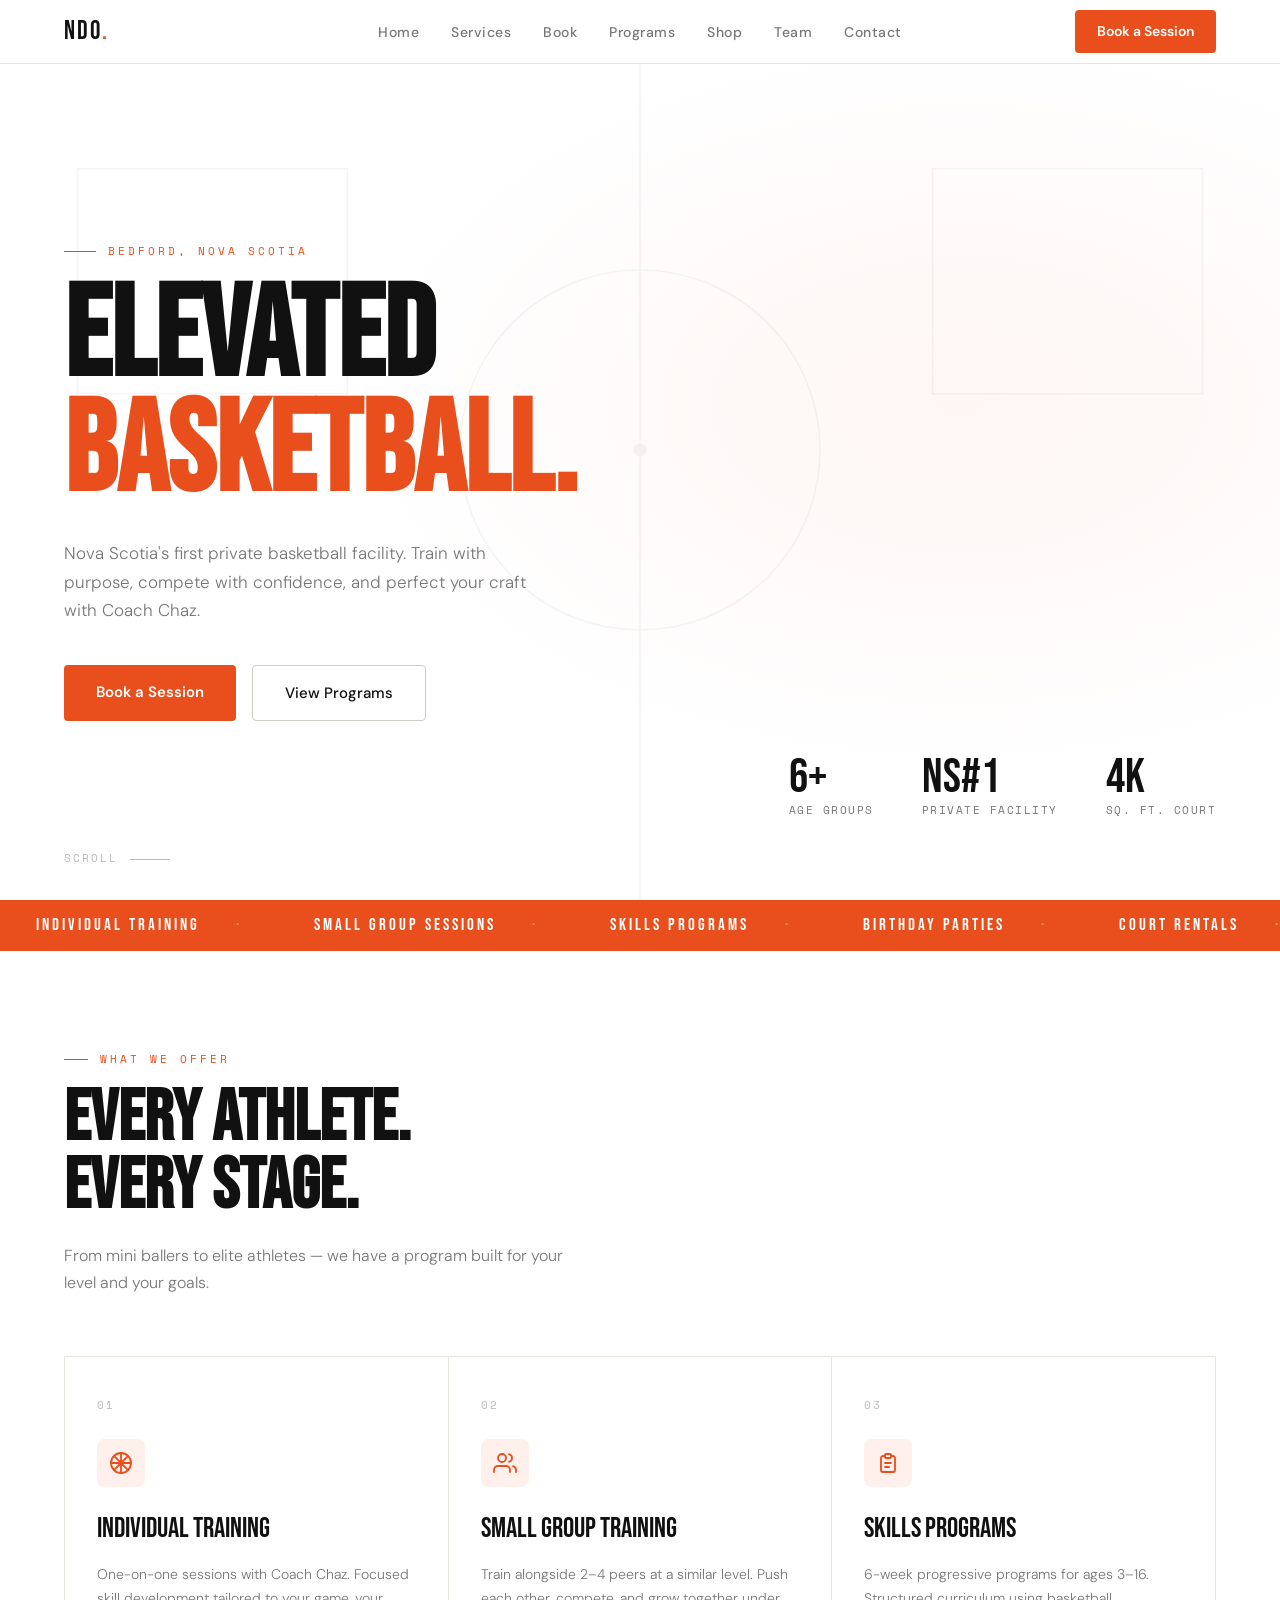
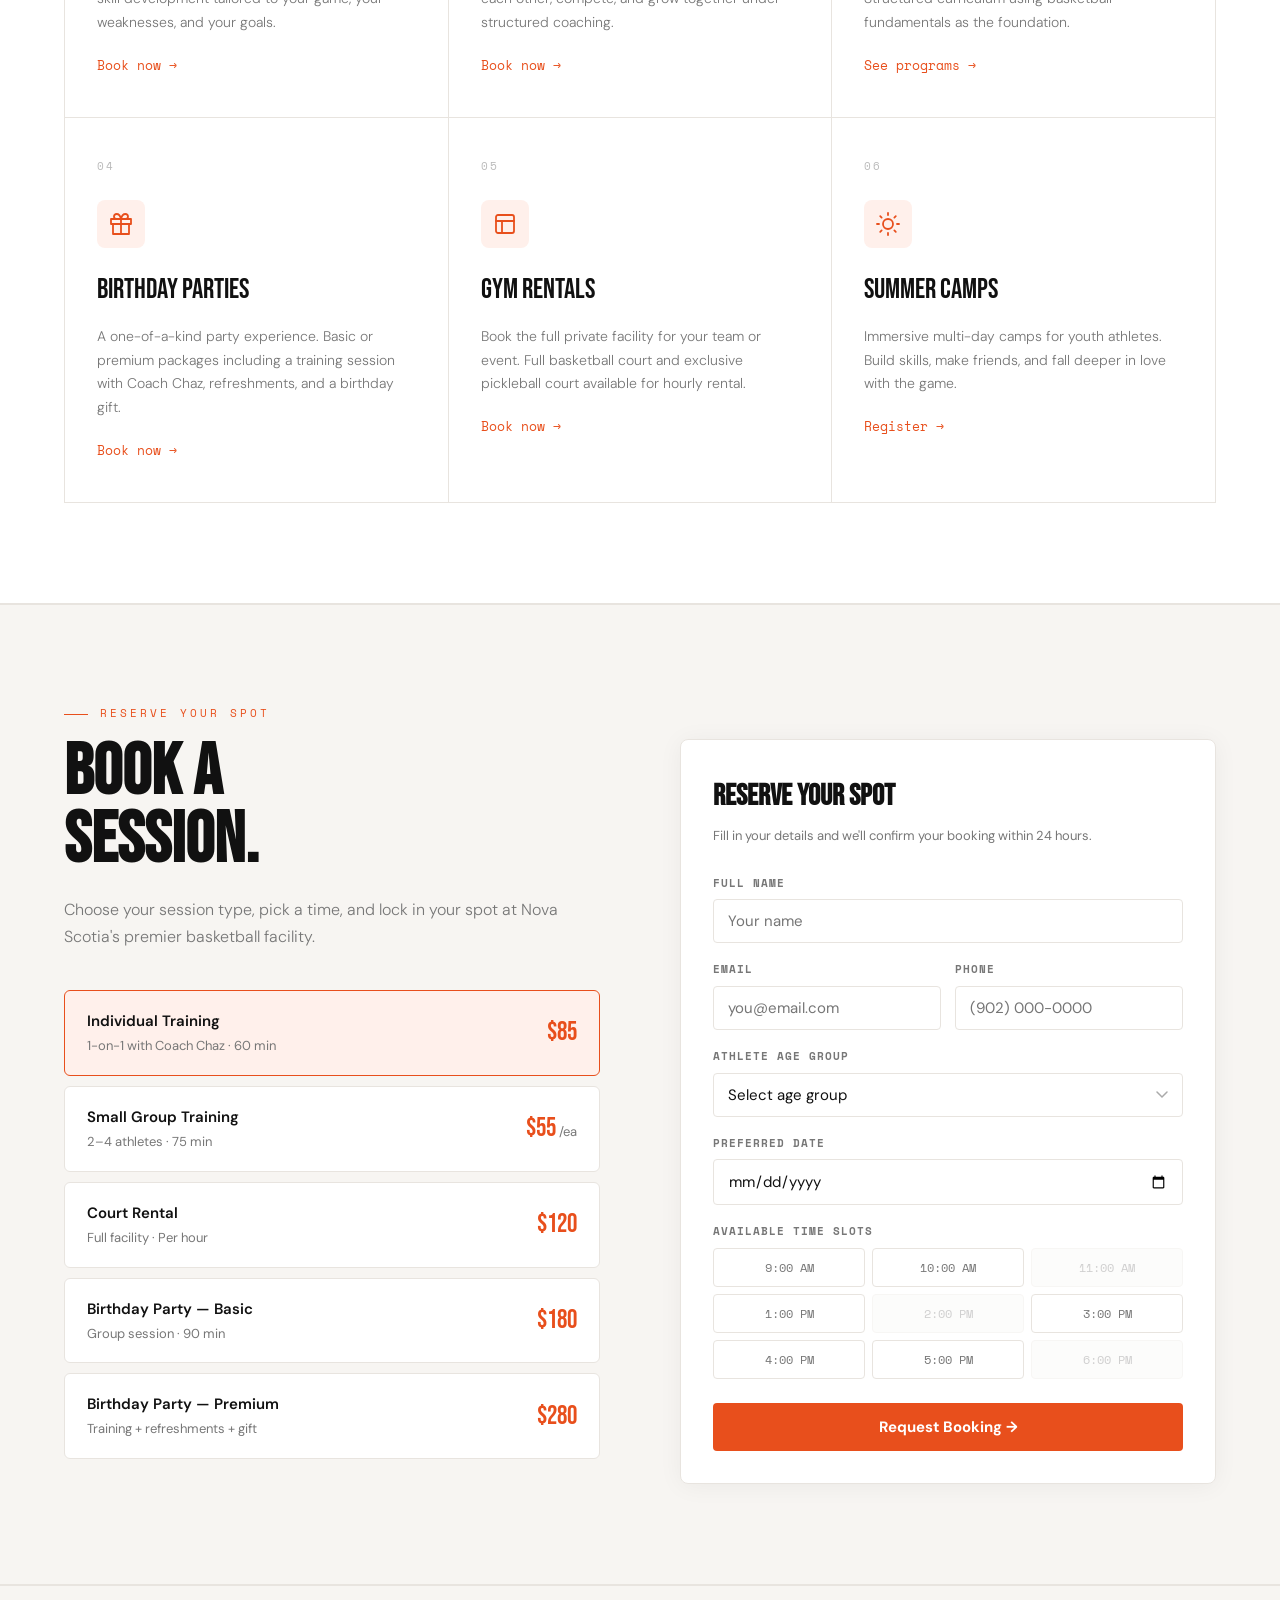
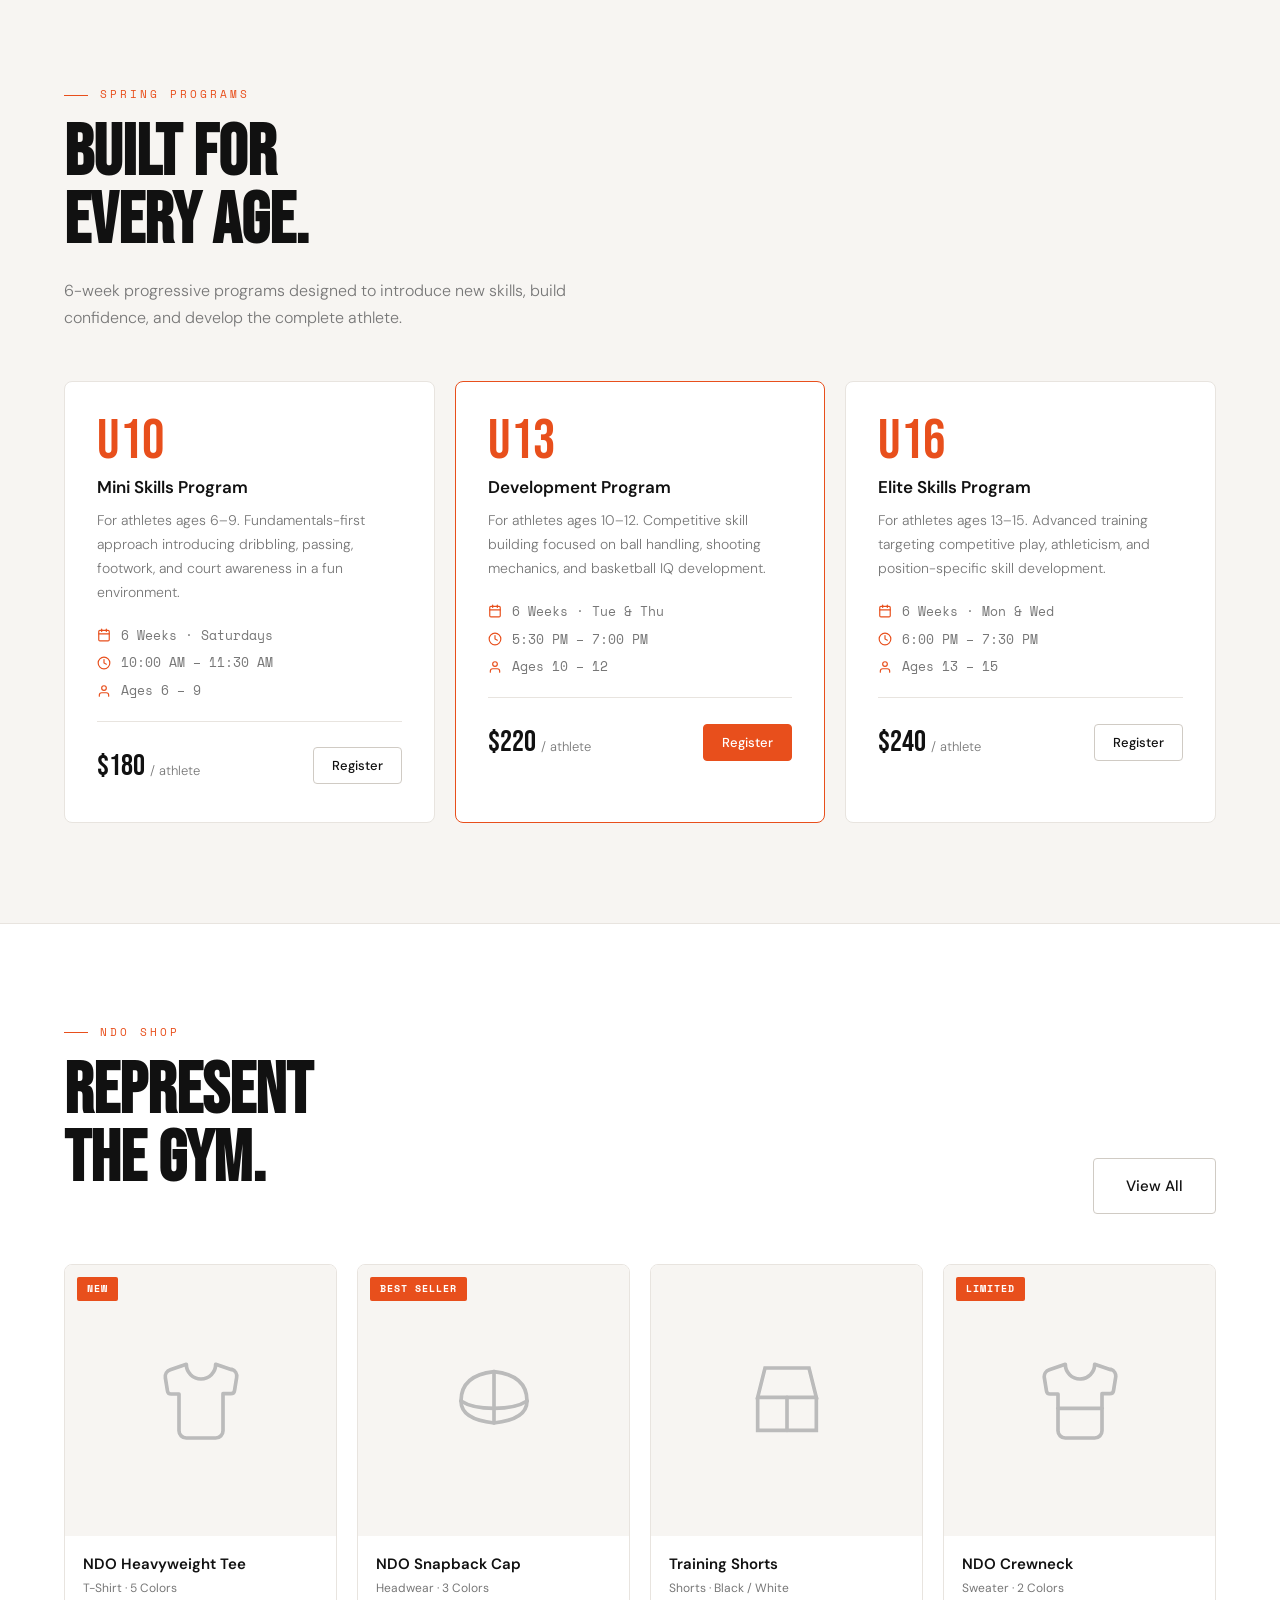
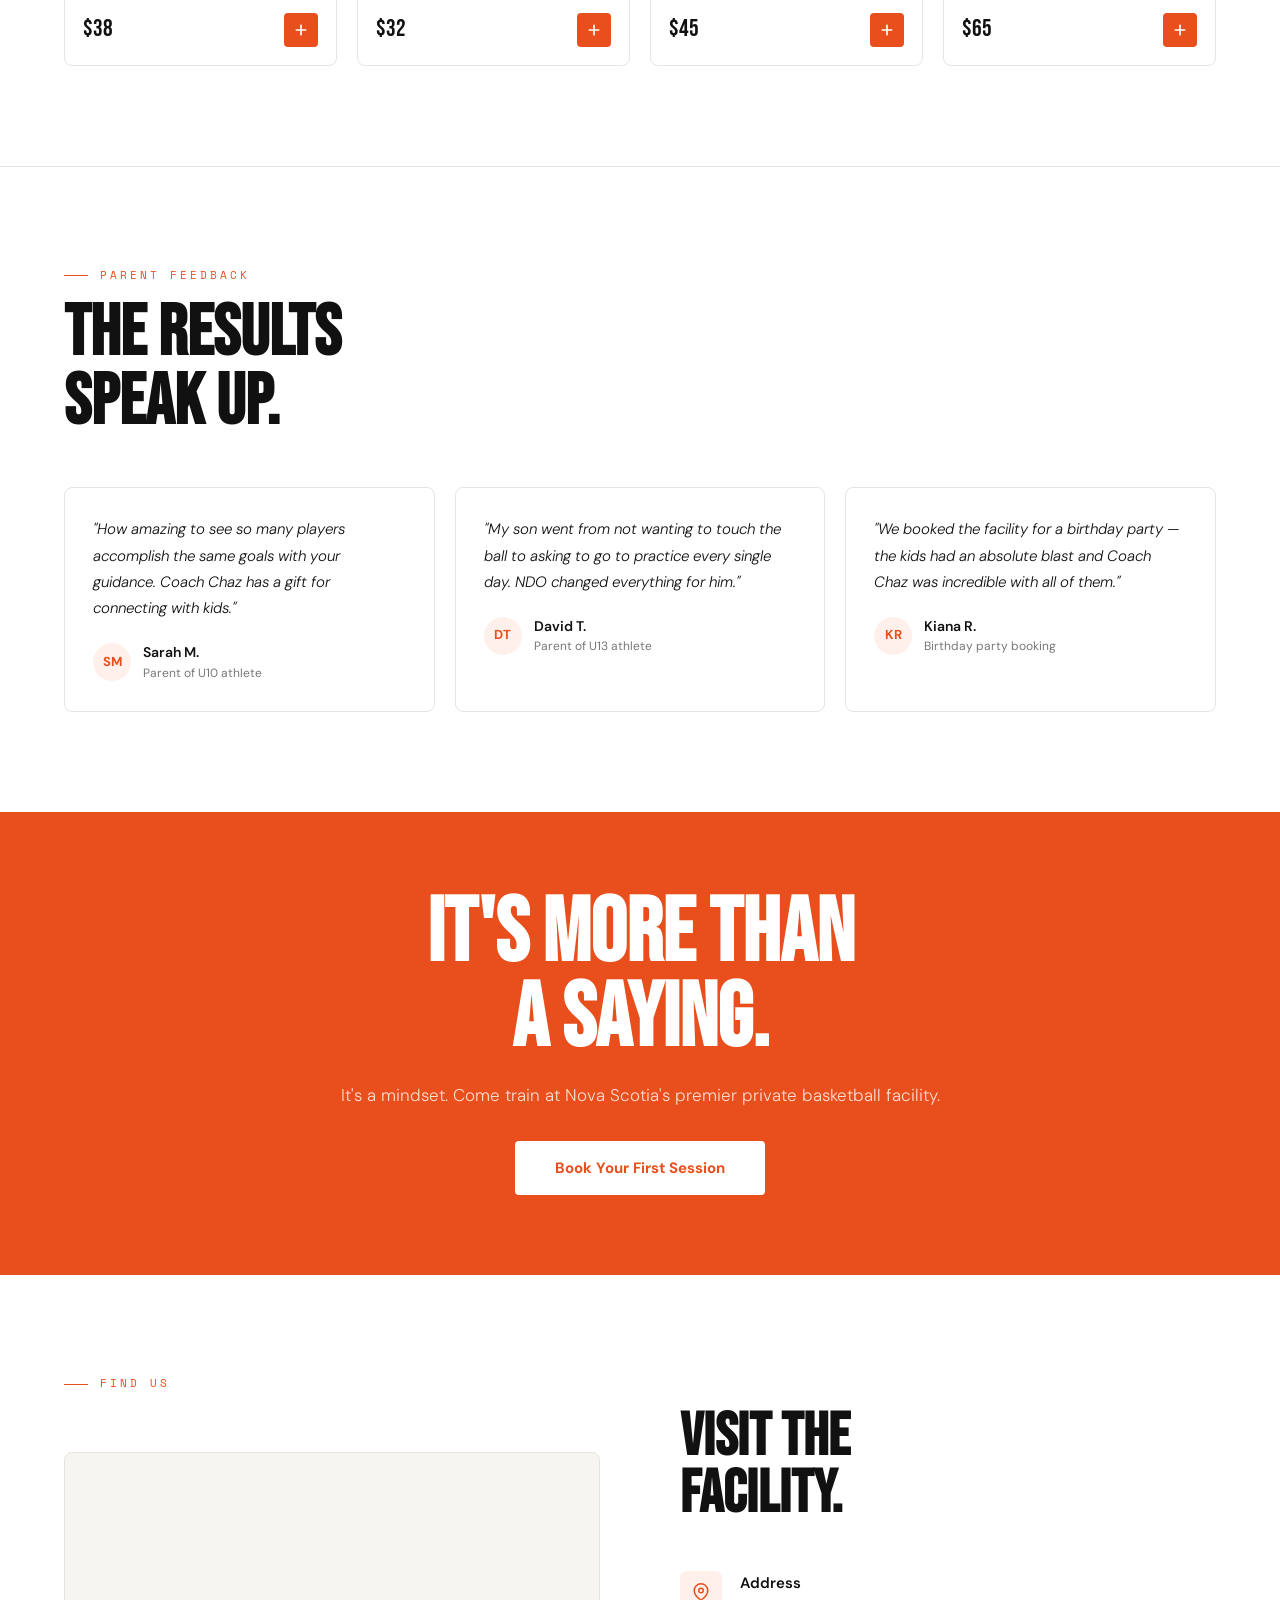
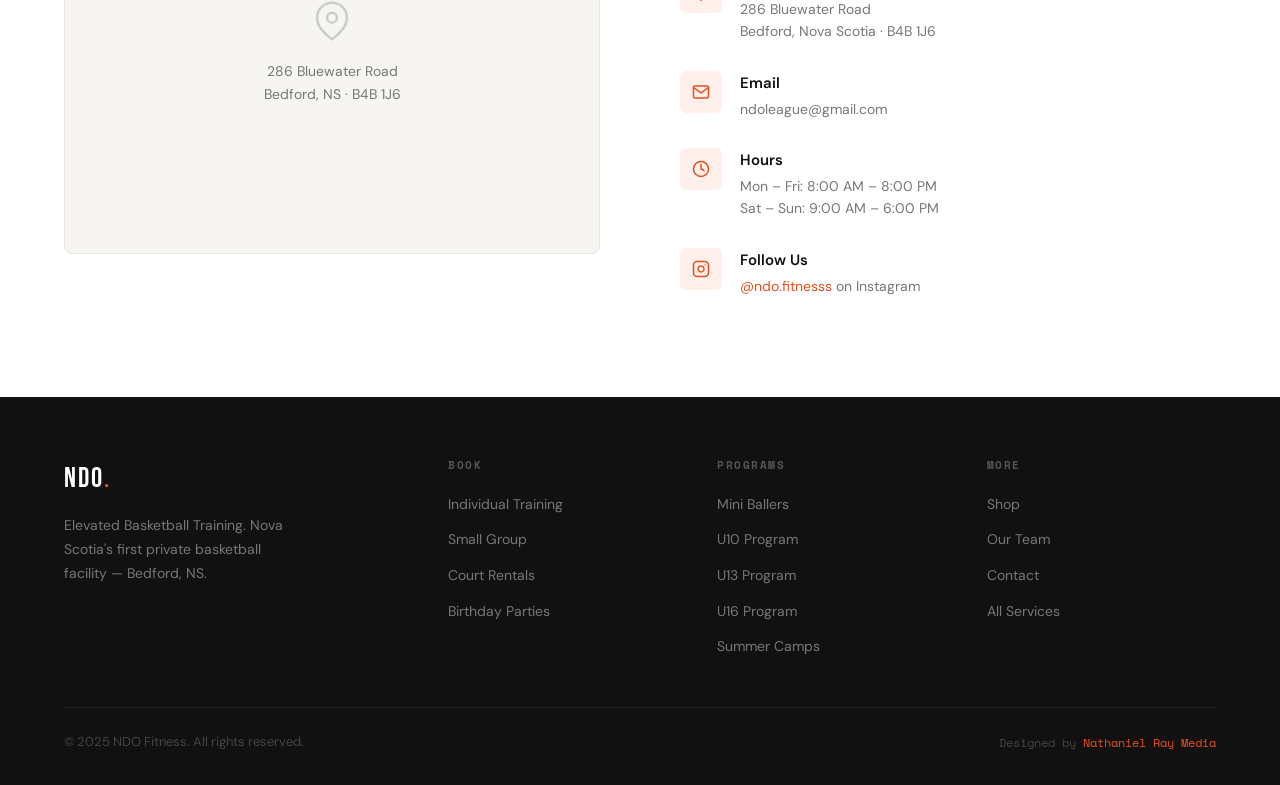
==== index.html @ 1f4be480 "Add files via upload" ====
<!DOCTYPE html>
<html lang="en">
<head>
<meta charset="UTF-8"/>
<meta name="viewport" content="width=device-width, initial-scale=1.0"/>
<title>NDO Fitness — Elevated Basketball Training</title>
<link rel="preconnect" href="https://fonts.googleapis.com"/>
<link rel="preconnect" href="https://fonts.gstatic.com" crossorigin/>
<link href="https://fonts.googleapis.com/css2?family=Bebas+Neue&family=DM+Sans:ital,opsz,wght@0,9..40,300;0,9..40,400;0,9..40,500;0,9..40,600;1,9..40,300&family=Space+Mono:wght@400;700&display=swap" rel="stylesheet"/>
<style>
*{margin:0;padding:0;box-sizing:border-box;}
:root{
  --orange:#E84F1C;
  --orange-dim:#c94418;
  --orange-light:#FFF0EB;
  --bg:#FFFFFF;
  --bg2:#F7F5F2;
  --bg3:#F0EDE8;
  --card:#FFFFFF;
  --border:#E8E4DF;
  --border2:#D0CBC4;
  --text:#111111;
  --muted:#777;
  --muted2:#BBB;
  --font-display:'Bebas Neue',sans-serif;
  --font-body:'DM Sans',sans-serif;
  --font-mono:'Space Mono',monospace;
}
html{scroll-behavior:smooth;}
body{background:var(--bg);color:var(--text);font-family:var(--font-body);font-size:16px;line-height:1.6;overflow-x:hidden;}

nav{position:fixed;top:0;left:0;right:0;z-index:100;padding:0 5%;background:rgba(255,255,255,0.96);backdrop-filter:blur(12px);border-bottom:1px solid var(--border);display:grid;grid-template-columns:1fr auto 1fr;align-items:center;height:64px;}
.nav-right{display:flex;justify-content:flex-end;align-items:center;}
.nav-logo{font-family:var(--font-display);font-size:26px;letter-spacing:2px;color:var(--text);text-decoration:none;}
.nav-logo span{color:var(--orange);}
.nav-links{display:flex;gap:32px;list-style:none;}
.nav-links a{color:var(--muted);text-decoration:none;font-size:14px;font-weight:500;letter-spacing:0.5px;transition:color 0.2s;}
.nav-links a:hover{color:var(--text);}
.nav-cta{background:var(--orange);color:#fff;padding:10px 22px;border-radius:4px;font-size:14px;font-weight:600;text-decoration:none;transition:background 0.2s;}
.nav-cta:hover{background:var(--orange-dim);}
.nav-mobile-toggle{display:none;flex-direction:column;gap:5px;cursor:pointer;padding:4px;}
.nav-mobile-toggle span{display:block;width:22px;height:2px;background:var(--text);border-radius:2px;}
.mobile-menu{display:none;position:fixed;top:64px;left:0;right:0;background:#fff;border-bottom:1px solid var(--border);z-index:99;padding:20px 5%;flex-direction:column;gap:16px;}
.mobile-menu.open{display:flex;}
.mobile-menu a{color:var(--muted);text-decoration:none;font-size:16px;font-weight:500;padding:8px 0;border-bottom:1px solid var(--border);}
.mobile-menu a:last-child{border:none;}
@media(max-width:768px){.nav-links,.nav-cta{display:none;}.nav-mobile-toggle{display:flex;}nav{grid-template-columns:1fr 1fr;}}

.hero{min-height:100vh;display:flex;align-items:center;padding:64px 5% 0;position:relative;overflow:hidden;}
.hero-bg{position:absolute;inset:0;background:radial-gradient(ellipse 70% 60% at 75% 45%,rgba(232,79,28,0.05) 0%,transparent 70%);}
.hero-lines{position:absolute;inset:0;opacity:0.035;}
.hero-lines svg{width:100%;height:100%;}
.hero-content{position:relative;z-index:2;max-width:700px;}
.hero-eyebrow{font-family:var(--font-mono);font-size:11px;letter-spacing:3px;color:var(--orange);text-transform:uppercase;margin-bottom:20px;display:flex;align-items:center;gap:12px;}
.hero-eyebrow::before{content:'';display:block;width:32px;height:1px;background:var(--orange);}
.hero-title{font-family:var(--font-display);font-size:clamp(72px,10vw,140px);line-height:0.9;color:var(--text);margin-bottom:28px;}
.hero-title span{color:var(--orange);display:block;}
.hero-sub{font-size:17px;color:var(--muted);max-width:480px;line-height:1.7;margin-bottom:40px;font-weight:300;}
.hero-actions{display:flex;gap:16px;flex-wrap:wrap;}
.btn-primary{background:var(--orange);color:#fff;padding:15px 32px;border-radius:4px;font-size:15px;font-weight:600;text-decoration:none;transition:background 0.2s;display:inline-block;}
.btn-primary:hover{background:var(--orange-dim);}
.btn-outline{border:1.5px solid var(--border2);color:var(--text);padding:15px 32px;border-radius:4px;font-size:15px;font-weight:500;text-decoration:none;transition:border-color 0.2s;display:inline-block;}
.btn-outline:hover{border-color:var(--text);}
.hero-stats{position:absolute;right:5%;bottom:80px;display:flex;gap:48px;z-index:2;}
.hero-stat-num{font-family:var(--font-display);font-size:48px;color:var(--text);line-height:1;}
.hero-stat-label{font-size:11px;color:var(--muted);letter-spacing:1.5px;text-transform:uppercase;font-family:var(--font-mono);}
.hero-scroll{position:absolute;bottom:32px;left:5%;display:flex;align-items:center;gap:12px;color:var(--muted2);font-size:11px;letter-spacing:2px;text-transform:uppercase;font-family:var(--font-mono);}
.hero-scroll::after{content:'';display:block;width:40px;height:1px;background:var(--muted2);}
@media(max-width:768px){.hero-stats{display:none;}}

.ticker{background:var(--orange);padding:12px 0;overflow:hidden;white-space:nowrap;}
.ticker-inner{display:inline-flex;animation:ticker 22s linear infinite;}
.ticker-item{font-family:var(--font-display);font-size:17px;letter-spacing:3px;color:#fff;padding:0 36px;}
.ticker-item::after{content:'·';margin-left:36px;opacity:0.4;}
@keyframes ticker{from{transform:translateX(0)}to{transform:translateX(-50%)}}

section{padding:100px 5%;}
.section-label{font-family:var(--font-mono);font-size:11px;letter-spacing:3px;color:var(--orange);text-transform:uppercase;margin-bottom:16px;display:flex;align-items:center;gap:12px;}
.section-label::before{content:'';display:block;width:24px;height:1px;background:var(--orange);}
.section-title{font-family:var(--font-display);font-size:clamp(42px,6vw,72px);line-height:0.95;color:var(--text);margin-bottom:20px;}
.section-sub{font-size:16px;color:var(--muted);max-width:520px;line-height:1.7;font-weight:300;}
.divider{border:none;border-top:1px solid var(--border);margin:0;}

.services-grid{display:grid;grid-template-columns:repeat(3,1fr);gap:1px;background:var(--border);margin-top:60px;border:1px solid var(--border);}
.service-card{background:var(--bg);padding:40px 32px;transition:background 0.25s;cursor:pointer;position:relative;overflow:hidden;}
.service-card::before{content:'';position:absolute;top:0;left:0;right:0;height:2px;background:var(--orange);transform:scaleX(0);transition:transform 0.3s;transform-origin:left;}
.service-card:hover{background:var(--bg2);}
.service-card:hover::before{transform:scaleX(1);}
.service-num{font-family:var(--font-mono);font-size:11px;color:var(--muted2);letter-spacing:2px;margin-bottom:24px;}
.service-icon-wrap{width:48px;height:48px;background:var(--orange-light);border-radius:8px;display:flex;align-items:center;justify-content:center;margin-bottom:20px;}
.service-name{font-family:var(--font-display);font-size:28px;color:var(--text);margin-bottom:12px;}
.service-desc{font-size:14px;color:var(--muted);line-height:1.7;font-weight:300;}
.service-link{display:inline-flex;align-items:center;gap:8px;margin-top:20px;font-size:13px;color:var(--orange);font-weight:500;text-decoration:none;font-family:var(--font-mono);}
.service-link::after{content:'→';}
@media(max-width:900px){.services-grid{grid-template-columns:repeat(2,1fr);}}
@media(max-width:560px){.services-grid{grid-template-columns:1fr;}}

.booking-section{background:var(--bg2);border-top:1px solid var(--border);border-bottom:1px solid var(--border);}
.booking-inner{display:grid;grid-template-columns:1fr 1fr;gap:80px;align-items:start;}
.booking-types{display:flex;flex-direction:column;gap:10px;margin-top:40px;}
.booking-type{border:1.5px solid var(--border);border-radius:6px;padding:18px 22px;cursor:pointer;transition:all 0.2s;display:flex;justify-content:space-between;align-items:center;background:#fff;}
.booking-type:hover,.booking-type.active{border-color:var(--orange);background:var(--orange-light);}
.booking-type-name{font-weight:600;font-size:15px;margin-bottom:3px;}
.booking-type-desc{font-size:13px;color:var(--muted);}
.booking-type-price{font-family:var(--font-display);font-size:26px;color:var(--orange);}
.booking-right{position:sticky;top:84px;}
.booking-form{background:#fff;border:1px solid var(--border);border-radius:8px;padding:32px;box-shadow:0 2px 24px rgba(0,0,0,0.05);}
.booking-form h3{font-family:var(--font-display);font-size:30px;margin-bottom:6px;}
.booking-form p{font-size:13px;color:var(--muted);margin-bottom:28px;}
.form-group{margin-bottom:18px;}
.form-label{font-size:11px;font-weight:600;color:var(--muted);letter-spacing:1px;text-transform:uppercase;margin-bottom:7px;display:block;font-family:var(--font-mono);}
.form-input,.form-select{width:100%;background:#fff;border:1.5px solid var(--border);border-radius:4px;padding:11px 14px;color:var(--text);font-size:15px;font-family:var(--font-body);outline:none;transition:border-color 0.2s;appearance:none;}
.form-input:focus,.form-select:focus{border-color:var(--orange);}
.form-select{background-image:url("data:image/svg+xml,%3Csvg xmlns='http://www.w3.org/2000/svg' width='12' height='8' viewBox='0 0 12 8'%3E%3Cpath d='M1 1l5 5 5-5' stroke='%23aaa' stroke-width='1.5' fill='none' stroke-linecap='round'/%3E%3C/svg%3E");background-repeat:no-repeat;background-position:right 14px center;padding-right:38px;}
.form-row{display:grid;grid-template-columns:1fr 1fr;gap:14px;}
.time-slots{display:grid;grid-template-columns:repeat(3,1fr);gap:7px;margin-top:4px;}
.time-slot{border:1.5px solid var(--border);border-radius:4px;padding:9px 6px;text-align:center;font-size:12px;color:var(--muted);cursor:pointer;transition:all 0.2s;font-family:var(--font-mono);background:#fff;}
.time-slot:hover{border-color:var(--orange);color:var(--text);}
.time-slot.selected{border-color:var(--orange);background:var(--orange-light);color:var(--orange);}
.time-slot.unavailable{opacity:0.35;cursor:not-allowed;background:var(--bg2);}
.form-submit{width:100%;background:var(--orange);color:#fff;border:none;padding:14px;border-radius:4px;font-size:15px;font-weight:700;cursor:pointer;transition:background 0.2s;margin-top:6px;font-family:var(--font-body);}
.form-submit:hover{background:var(--orange-dim);}
@media(max-width:900px){.booking-inner{grid-template-columns:1fr;gap:40px;}.booking-right{position:static;}}

.camps-section{background:var(--bg2);border-top:1px solid var(--border);border-bottom:1px solid var(--border);}
.camps-grid{display:grid;grid-template-columns:repeat(3,1fr);gap:20px;margin-top:50px;}
.camp-card{border:1.5px solid var(--border);border-radius:8px;padding:32px;background:#fff;transition:border-color 0.2s;}
.camp-card.featured{border-color:var(--orange);}
.camp-age{font-family:var(--font-display);font-size:56px;color:var(--orange);line-height:1;margin-bottom:4px;}
.camp-name{font-weight:600;font-size:17px;margin-bottom:8px;}
.camp-desc{font-size:14px;color:var(--muted);line-height:1.7;font-weight:300;margin-bottom:20px;}
.camp-detail{display:flex;gap:10px;align-items:center;font-size:13px;color:var(--muted);margin-bottom:7px;font-family:var(--font-mono);}
.camp-detail svg{flex-shrink:0;}
.camp-footer{margin-top:20px;padding-top:20px;border-top:1px solid var(--border);display:flex;justify-content:space-between;align-items:center;}
.camp-price{font-family:var(--font-display);font-size:30px;}
.camp-price span{font-size:13px;font-family:var(--font-body);color:var(--muted);font-weight:300;}
.camp-btn{background:transparent;border:1.5px solid var(--border2);color:var(--text);padding:9px 18px;border-radius:4px;font-size:13px;font-weight:500;cursor:pointer;transition:all 0.2s;font-family:var(--font-body);}
.camp-btn:hover,.camp-card.featured .camp-btn{background:var(--orange);border-color:var(--orange);color:#fff;}
@media(max-width:900px){.camps-grid{grid-template-columns:1fr 1fr;}}
@media(max-width:560px){.camps-grid{grid-template-columns:1fr;}}

.merch-header{display:flex;justify-content:space-between;align-items:flex-end;margin-bottom:50px;}
.merch-grid{display:grid;grid-template-columns:repeat(4,1fr);gap:20px;}
.merch-card{background:#fff;border:1px solid var(--border);border-radius:8px;overflow:hidden;cursor:pointer;transition:transform 0.3s,box-shadow 0.3s;}
.merch-card:hover{transform:translateY(-4px);box-shadow:0 8px 32px rgba(0,0,0,0.07);}
.merch-img{aspect-ratio:1;background:var(--bg2);display:flex;align-items:center;justify-content:center;position:relative;}
.merch-badge{position:absolute;top:12px;left:12px;background:var(--orange);color:#fff;font-size:10px;font-weight:700;letter-spacing:1px;text-transform:uppercase;padding:4px 10px;border-radius:2px;font-family:var(--font-mono);}
.merch-info{padding:16px 18px;}
.merch-name{font-weight:600;font-size:15px;margin-bottom:3px;}
.merch-type{font-size:12px;color:var(--muted);margin-bottom:12px;}
.merch-bottom{display:flex;justify-content:space-between;align-items:center;}
.merch-price{font-family:var(--font-display);font-size:24px;}
.merch-add{background:var(--orange);border:none;color:#fff;width:34px;height:34px;border-radius:4px;cursor:pointer;transition:background 0.2s;display:flex;align-items:center;justify-content:center;}
.merch-add:hover{background:var(--orange-dim);}
@media(max-width:900px){.merch-grid{grid-template-columns:repeat(2,1fr);}}

.testimonials-grid{display:grid;grid-template-columns:repeat(3,1fr);gap:20px;margin-top:50px;}
.testimonial{border:1px solid var(--border);border-radius:8px;padding:28px;background:#fff;}
.testimonial-quote{font-size:15px;color:var(--text);line-height:1.75;font-weight:300;font-style:italic;margin-bottom:20px;}
.testimonial-author{display:flex;align-items:center;gap:12px;}
.testimonial-avatar{width:38px;height:38px;border-radius:50%;background:var(--orange-light);display:flex;align-items:center;justify-content:center;font-size:13px;font-weight:700;color:var(--orange);}
.testimonial-name{font-weight:600;font-size:14px;}
.testimonial-role{font-size:12px;color:var(--muted);}
@media(max-width:768px){.testimonials-grid{grid-template-columns:1fr;}}

.cta-strip{background:var(--orange);padding:80px 5%;text-align:center;}
.cta-strip h2{font-family:var(--font-display);font-size:clamp(48px,7vw,96px);color:#fff;line-height:0.95;margin-bottom:20px;}
.cta-strip p{font-size:17px;color:rgba(255,255,255,0.8);margin-bottom:32px;font-weight:300;}
.btn-white{background:#fff;color:var(--orange);padding:15px 40px;border-radius:4px;font-size:15px;font-weight:700;text-decoration:none;display:inline-block;transition:opacity 0.2s;}
.btn-white:hover{opacity:0.9;}

.location-section{padding:100px 5%;}
.location-inner{display:grid;grid-template-columns:1fr 1fr;gap:80px;align-items:center;}
.location-map{background:var(--bg2);border:1px solid var(--border);border-radius:8px;aspect-ratio:4/3;display:flex;align-items:center;justify-content:center;}
.map-placeholder{text-align:center;}
.map-placeholder p{font-size:14px;color:var(--muted);margin-top:12px;line-height:1.6;}
.location-details{display:flex;flex-direction:column;gap:28px;}
.location-item{display:flex;gap:18px;align-items:flex-start;}
.loc-icon{width:42px;height:42px;background:var(--orange-light);border-radius:6px;display:flex;align-items:center;justify-content:center;flex-shrink:0;}
.location-item-title{font-weight:600;font-size:15px;margin-bottom:3px;}
.location-item-text{font-size:14px;color:var(--muted);line-height:1.6;}
@media(max-width:768px){.location-inner{grid-template-columns:1fr;}}

footer{background:#111;padding:60px 5% 32px;}
.footer-inner{display:grid;grid-template-columns:1.5fr 1fr 1fr 1fr;gap:40px;margin-bottom:48px;}
.footer-logo{font-family:var(--font-display);font-size:28px;letter-spacing:2px;color:#fff;margin-bottom:12px;}
.footer-logo span{color:var(--orange);}
.footer-tagline{font-size:14px;color:#777;line-height:1.7;max-width:240px;}
.footer-col h4{font-size:11px;text-transform:uppercase;letter-spacing:1.5px;color:#555;margin-bottom:16px;font-family:var(--font-mono);font-weight:600;}
.footer-col ul{list-style:none;display:flex;flex-direction:column;gap:10px;}
.footer-col a{color:#777;text-decoration:none;font-size:14px;transition:color 0.2s;}
.footer-col a:hover{color:#fff;}
.footer-bottom{border-top:1px solid #222;padding-top:24px;display:flex;justify-content:space-between;align-items:center;flex-wrap:wrap;gap:12px;}
.footer-copy{font-size:13px;color:#444;}
.footer-powered{font-size:12px;color:#444;font-family:var(--font-mono);}
.footer-powered a{color:var(--orange);text-decoration:none;}
@media(max-width:768px){.footer-inner{grid-template-columns:1fr 1fr;}}
@media(max-width:480px){.footer-inner{grid-template-columns:1fr;}}

.cart-notif{position:fixed;bottom:24px;right:24px;background:#fff;border:1px solid var(--border);border-radius:8px;padding:14px 20px;display:flex;align-items:center;gap:14px;z-index:200;transform:translateY(100px);opacity:0;transition:all 0.35s;pointer-events:none;box-shadow:0 4px 24px rgba(0,0,0,0.1);}
.cart-notif.show{transform:translateY(0);opacity:1;}
.cart-notif-text{font-size:14px;font-weight:600;}
.cart-notif-sub{font-size:12px;color:var(--muted);}
.book-notif{position:fixed;bottom:24px;right:24px;background:var(--orange);border-radius:8px;padding:14px 20px;display:flex;align-items:center;gap:14px;z-index:200;transform:translateY(100px);opacity:0;transition:all 0.35s;pointer-events:none;}
.book-notif.show{transform:translateY(0);opacity:1;}
.book-notif-text{font-size:14px;font-weight:700;color:#fff;}
.book-notif-sub{font-size:12px;color:rgba(255,255,255,0.75);}
</style>
</head>
<body>

<nav>
  <a href="index.html" class="nav-logo">NDO<span>.</span></a>
  <ul class="nav-links">
    <li><a href="index.html">Home</a></li>
    <li><a href="services.html">Services</a></li>
    <li><a href="book.html">Book</a></li>
    <li><a href="programs.html">Programs</a></li>
    <li><a href="shop.html">Shop</a></li>
    <li><a href="team.html">Team</a></li>
    <li><a href="contact.html">Contact</a></li>
  </ul>
  <div class="nav-right"><a href="book.html" class="nav-cta">Book a Session</a><div class="nav-mobile-toggle" onclick="toggleMenu()"><span></span><span></span><span></span></div></div>
</nav>
<div class="mobile-menu" id="mobileMenu">
  <a href="index.html" onclick="toggleMenu()">Home</a>
  <a href="services.html" onclick="toggleMenu()">Services</a>
  <a href="book.html" onclick="toggleMenu()">Book a Session</a>
  <a href="programs.html" onclick="toggleMenu()">Programs</a>
  <a href="shop.html" onclick="toggleMenu()">Shop</a>
  <a href="team.html" onclick="toggleMenu()">Team</a>
  <a href="contact.html" onclick="toggleMenu()">Contact</a>
</div>

<section class="hero" id="hero">
  <div class="hero-bg"></div>
  <div class="hero-lines">
    <svg viewBox="0 0 1200 800" preserveAspectRatio="xMidYMid slice">
      <circle cx="600" cy="400" r="160" fill="none" stroke="#111" stroke-width="1.5"/>
      <line x1="600" y1="0" x2="600" y2="800" stroke="#111" stroke-width="1.5"/>
      <rect x="100" y="150" width="240" height="200" fill="none" stroke="#111" stroke-width="1.5"/>
      <rect x="860" y="150" width="240" height="200" fill="none" stroke="#111" stroke-width="1.5"/>
      <circle cx="600" cy="400" r="6" fill="#111"/>
    </svg>
  </div>
  <div class="hero-content">
    <div class="hero-eyebrow">Bedford, Nova Scotia</div>
    <h1 class="hero-title">Elevated<span>Basketball.</span></h1>
    <p class="hero-sub">Nova Scotia's first private basketball facility. Train with purpose, compete with confidence, and perfect your craft with Coach Chaz.</p>
    <div class="hero-actions">
      <a href="book.html" class="btn-primary">Book a Session</a>
      <a href="services.html" class="btn-outline">View Programs</a>
    </div>
  </div>
  <div class="hero-stats">
    <div class="hero-stat"><div class="hero-stat-num">6+</div><div class="hero-stat-label">Age Groups</div></div>
    <div class="hero-stat"><div class="hero-stat-num">NS#1</div><div class="hero-stat-label">Private Facility</div></div>
    <div class="hero-stat"><div class="hero-stat-num">4K</div><div class="hero-stat-label">Sq. Ft. Court</div></div>
  </div>
  <div class="hero-scroll">Scroll</div>
</section>

<div class="ticker"><div class="ticker-inner">
  <span class="ticker-item">Individual Training</span><span class="ticker-item">Small Group Sessions</span><span class="ticker-item">Skills Programs</span><span class="ticker-item">Birthday Parties</span><span class="ticker-item">Court Rentals</span><span class="ticker-item">Summer Camps</span><span class="ticker-item">Team Training</span><span class="ticker-item">Pickleball</span><span class="ticker-item">Individual Training</span><span class="ticker-item">Small Group Sessions</span><span class="ticker-item">Skills Programs</span><span class="ticker-item">Birthday Parties</span><span class="ticker-item">Court Rentals</span><span class="ticker-item">Summer Camps</span><span class="ticker-item">Team Training</span><span class="ticker-item">Pickleball</span>
</div></div>

<section id="services">
  <div class="section-label">What We Offer</div>
  <h2 class="section-title">Every athlete.<br>Every stage.</h2>
  <p class="section-sub">From mini ballers to elite athletes — we have a program built for your level and your goals.</p>
  <div class="services-grid">

    <div class="service-card">
      <div class="service-num">01</div>
      <div class="service-icon-wrap">
        <svg width="24" height="24" viewBox="0 0 24 24" fill="none" stroke="#E84F1C" stroke-width="1.8" stroke-linecap="round" stroke-linejoin="round"><circle cx="12" cy="12" r="10"/><path d="M4.93 4.93c4.04 4.04 10.18 10.18 14.14 14.14M19.07 4.93C15.03 8.97 8.97 15.03 4.93 19.07M2 12h20M12 2v20"/></svg>
      </div>
      <div class="service-name">Individual Training</div>
      <p class="service-desc">One-on-one sessions with Coach Chaz. Focused skill development tailored to your game, your weaknesses, and your goals.</p>
      <a href="book.html" class="service-link">Book now</a>
    </div>

    <div class="service-card">
      <div class="service-num">02</div>
      <div class="service-icon-wrap">
        <svg width="24" height="24" viewBox="0 0 24 24" fill="none" stroke="#E84F1C" stroke-width="1.8" stroke-linecap="round" stroke-linejoin="round"><path d="M17 21v-2a4 4 0 0 0-4-4H5a4 4 0 0 0-4 4v2"/><circle cx="9" cy="7" r="4"/><path d="M23 21v-2a4 4 0 0 0-3-3.87"/><path d="M16 3.13a4 4 0 0 1 0 7.75"/></svg>
      </div>
      <div class="service-name">Small Group Training</div>
      <p class="service-desc">Train alongside 2–4 peers at a similar level. Push each other, compete, and grow together under structured coaching.</p>
      <a href="book.html" class="service-link">Book now</a>
    </div>

    <div class="service-card">
      <div class="service-num">03</div>
      <div class="service-icon-wrap">
        <svg width="24" height="24" viewBox="0 0 24 24" fill="none" stroke="#E84F1C" stroke-width="1.8" stroke-linecap="round" stroke-linejoin="round"><path d="M9 5H7a2 2 0 0 0-2 2v12a2 2 0 0 0 2 2h10a2 2 0 0 0 2-2V7a2 2 0 0 0-2-2h-2"/><rect x="9" y="3" width="6" height="4" rx="1"/><line x1="9" y1="12" x2="15" y2="12"/><line x1="9" y1="16" x2="13" y2="16"/></svg>
      </div>
      <div class="service-name">Skills Programs</div>
      <p class="service-desc">6-week progressive programs for ages 3–16. Structured curriculum using basketball fundamentals as the foundation.</p>
      <a href="programs.html" class="service-link">See programs</a>
    </div>

    <div class="service-card">
      <div class="service-num">04</div>
      <div class="service-icon-wrap">
        <svg width="24" height="24" viewBox="0 0 24 24" fill="none" stroke="#E84F1C" stroke-width="1.8" stroke-linecap="round" stroke-linejoin="round"><polyline points="20 12 20 22 4 22 4 12"/><rect x="2" y="7" width="20" height="5"/><line x1="12" y1="22" x2="12" y2="7"/><path d="M12 7H7.5a2.5 2.5 0 0 1 0-5C11 2 12 7 12 7z"/><path d="M12 7h4.5a2.5 2.5 0 0 0 0-5C13 2 12 7 12 7z"/></svg>
      </div>
      <div class="service-name">Birthday Parties</div>
      <p class="service-desc">A one-of-a-kind party experience. Basic or premium packages including a training session with Coach Chaz, refreshments, and a birthday gift.</p>
      <a href="book.html" class="service-link">Book now</a>
    </div>

    <div class="service-card">
      <div class="service-num">05</div>
      <div class="service-icon-wrap">
        <svg width="24" height="24" viewBox="0 0 24 24" fill="none" stroke="#E84F1C" stroke-width="1.8" stroke-linecap="round" stroke-linejoin="round"><rect x="3" y="3" width="18" height="18" rx="2"/><path d="M3 9h18"/><path d="M9 21V9"/></svg>
      </div>
      <div class="service-name">Gym Rentals</div>
      <p class="service-desc">Book the full private facility for your team or event. Full basketball court and exclusive pickleball court available for hourly rental.</p>
      <a href="book.html" class="service-link">Book now</a>
    </div>

    <div class="service-card">
      <div class="service-num">06</div>
      <div class="service-icon-wrap">
        <svg width="24" height="24" viewBox="0 0 24 24" fill="none" stroke="#E84F1C" stroke-width="1.8" stroke-linecap="round" stroke-linejoin="round"><circle cx="12" cy="12" r="5"/><line x1="12" y1="1" x2="12" y2="3"/><line x1="12" y1="21" x2="12" y2="23"/><line x1="4.22" y1="4.22" x2="5.64" y2="5.64"/><line x1="18.36" y1="18.36" x2="19.78" y2="19.78"/><line x1="1" y1="12" x2="3" y2="12"/><line x1="21" y1="12" x2="23" y2="12"/><line x1="4.22" y1="19.78" x2="5.64" y2="18.36"/><line x1="18.36" y1="5.64" x2="19.78" y2="4.22"/></svg>
      </div>
      <div class="service-name">Summer Camps</div>
      <p class="service-desc">Immersive multi-day camps for youth athletes. Build skills, make friends, and fall deeper in love with the game.</p>
      <a href="programs.html" class="service-link">Register</a>
    </div>

  </div>
</section>

<hr class="divider"/>

<section class="booking-section" id="book">
  <div class="section-label">Reserve Your Spot</div>
  <div class="booking-inner">
    <div>
      <h2 class="section-title">Book a<br>Session.</h2>
      <p class="section-sub">Choose your session type, pick a time, and lock in your spot at Nova Scotia's premier basketball facility.</p>
      <div class="booking-types">
        <div class="booking-type active" onclick="selectType(this)">
          <div><div class="booking-type-name">Individual Training</div><div class="booking-type-desc">1-on-1 with Coach Chaz · 60 min</div></div>
          <div class="booking-type-price">$85</div>
        </div>
        <div class="booking-type" onclick="selectType(this)">
          <div><div class="booking-type-name">Small Group Training</div><div class="booking-type-desc">2–4 athletes · 75 min</div></div>
          <div class="booking-type-price">$55<span style="font-size:13px;font-family:var(--font-body);color:var(--muted);"> /ea</span></div>
        </div>
        <div class="booking-type" onclick="selectType(this)">
          <div><div class="booking-type-name">Court Rental</div><div class="booking-type-desc">Full facility · Per hour</div></div>
          <div class="booking-type-price">$120</div>
        </div>
        <div class="booking-type" onclick="selectType(this)">
          <div><div class="booking-type-name">Birthday Party — Basic</div><div class="booking-type-desc">Group session · 90 min</div></div>
          <div class="booking-type-price">$180</div>
        </div>
        <div class="booking-type" onclick="selectType(this)">
          <div><div class="booking-type-name">Birthday Party — Premium</div><div class="booking-type-desc">Training + refreshments + gift</div></div>
          <div class="booking-type-price">$280</div>
        </div>
      </div>
    </div>
    <div class="booking-right">
      <div class="booking-form">
        <h3>Reserve Your Spot</h3>
        <p>Fill in your details and we'll confirm your booking within 24 hours.</p>
        <div class="form-group"><label class="form-label">Full Name</label><input class="form-input" type="text" placeholder="Your name"/></div>
        <div class="form-row">
          <div class="form-group"><label class="form-label">Email</label><input class="form-input" type="email" placeholder="you@email.com"/></div>
          <div class="form-group"><label class="form-label">Phone</label><input class="form-input" type="tel" placeholder="(902) 000-0000"/></div>
        </div>
        <div class="form-group">
          <label class="form-label">Athlete Age Group</label>
          <select class="form-select">
            <option value="">Select age group</option>
            <option>Mini Ballers (Ages 3–5)</option>
            <option>U10 (Ages 6–9)</option>
            <option>U13 (Ages 10–12)</option>
            <option>U16 (Ages 13–15)</option>
            <option>16+ / Adult</option>
          </select>
        </div>
        <div class="form-group"><label class="form-label">Preferred Date</label><input class="form-input" type="date"/></div>
        <div class="form-group">
          <label class="form-label">Available Time Slots</label>
          <div class="time-slots">
            <div class="time-slot" onclick="selectSlot(this)">9:00 AM</div>
            <div class="time-slot" onclick="selectSlot(this)">10:00 AM</div>
            <div class="time-slot unavailable">11:00 AM</div>
            <div class="time-slot" onclick="selectSlot(this)">1:00 PM</div>
            <div class="time-slot unavailable">2:00 PM</div>
            <div class="time-slot" onclick="selectSlot(this)">3:00 PM</div>
            <div class="time-slot" onclick="selectSlot(this)">4:00 PM</div>
            <div class="time-slot" onclick="selectSlot(this)">5:00 PM</div>
            <div class="time-slot unavailable">6:00 PM</div>
          </div>
        </div>
        <button class="form-submit" onclick="submitBooking()">Request Booking →</button>
      </div>
    </div>
  </div>
</section>

<section class="camps-section" id="programs">
  <div class="section-label">Spring Programs</div>
  <h2 class="section-title">Built for<br>every age.</h2>
  <p class="section-sub">6-week progressive programs designed to introduce new skills, build confidence, and develop the complete athlete.</p>
  <div class="camps-grid">

    <div class="camp-card">
      <div class="camp-age">U10</div>
      <div class="camp-name">Mini Skills Program</div>
      <p class="camp-desc">For athletes ages 6–9. Fundamentals-first approach introducing dribbling, passing, footwork, and court awareness in a fun environment.</p>
      <div class="camp-detail"><svg width="14" height="14" viewBox="0 0 24 24" fill="none" stroke="#E84F1C" stroke-width="2" stroke-linecap="round"><rect x="3" y="4" width="18" height="18" rx="2"/><line x1="16" y1="2" x2="16" y2="6"/><line x1="8" y1="2" x2="8" y2="6"/><line x1="3" y1="10" x2="21" y2="10"/></svg> 6 Weeks · Saturdays</div>
      <div class="camp-detail"><svg width="14" height="14" viewBox="0 0 24 24" fill="none" stroke="#E84F1C" stroke-width="2" stroke-linecap="round"><circle cx="12" cy="12" r="10"/><polyline points="12 6 12 12 16 14"/></svg> 10:00 AM – 11:30 AM</div>
      <div class="camp-detail"><svg width="14" height="14" viewBox="0 0 24 24" fill="none" stroke="#E84F1C" stroke-width="2" stroke-linecap="round"><path d="M20 21v-2a4 4 0 0 0-4-4H8a4 4 0 0 0-4 4v2"/><circle cx="12" cy="7" r="4"/></svg> Ages 6 – 9</div>
      <div class="camp-footer"><div class="camp-price">$180 <span>/ athlete</span></div><button class="camp-btn">Register</button></div>
    </div>

    <div class="camp-card featured">
      <div class="camp-age">U13</div>
      <div class="camp-name">Development Program</div>
      <p class="camp-desc">For athletes ages 10–12. Competitive skill building focused on ball handling, shooting mechanics, and basketball IQ development.</p>
      <div class="camp-detail"><svg width="14" height="14" viewBox="0 0 24 24" fill="none" stroke="#E84F1C" stroke-width="2" stroke-linecap="round"><rect x="3" y="4" width="18" height="18" rx="2"/><line x1="16" y1="2" x2="16" y2="6"/><line x1="8" y1="2" x2="8" y2="6"/><line x1="3" y1="10" x2="21" y2="10"/></svg> 6 Weeks · Tue &amp; Thu</div>
      <div class="camp-detail"><svg width="14" height="14" viewBox="0 0 24 24" fill="none" stroke="#E84F1C" stroke-width="2" stroke-linecap="round"><circle cx="12" cy="12" r="10"/><polyline points="12 6 12 12 16 14"/></svg> 5:30 PM – 7:00 PM</div>
      <div class="camp-detail"><svg width="14" height="14" viewBox="0 0 24 24" fill="none" stroke="#E84F1C" stroke-width="2" stroke-linecap="round"><path d="M20 21v-2a4 4 0 0 0-4-4H8a4 4 0 0 0-4 4v2"/><circle cx="12" cy="7" r="4"/></svg> Ages 10 – 12</div>
      <div class="camp-footer"><div class="camp-price">$220 <span>/ athlete</span></div><button class="camp-btn">Register</button></div>
    </div>

    <div class="camp-card">
      <div class="camp-age">U16</div>
      <div class="camp-name">Elite Skills Program</div>
      <p class="camp-desc">For athletes ages 13–15. Advanced training targeting competitive play, athleticism, and position-specific skill development.</p>
      <div class="camp-detail"><svg width="14" height="14" viewBox="0 0 24 24" fill="none" stroke="#E84F1C" stroke-width="2" stroke-linecap="round"><rect x="3" y="4" width="18" height="18" rx="2"/><line x1="16" y1="2" x2="16" y2="6"/><line x1="8" y1="2" x2="8" y2="6"/><line x1="3" y1="10" x2="21" y2="10"/></svg> 6 Weeks · Mon &amp; Wed</div>
      <div class="camp-detail"><svg width="14" height="14" viewBox="0 0 24 24" fill="none" stroke="#E84F1C" stroke-width="2" stroke-linecap="round"><circle cx="12" cy="12" r="10"/><polyline points="12 6 12 12 16 14"/></svg> 6:00 PM – 7:30 PM</div>
      <div class="camp-detail"><svg width="14" height="14" viewBox="0 0 24 24" fill="none" stroke="#E84F1C" stroke-width="2" stroke-linecap="round"><path d="M20 21v-2a4 4 0 0 0-4-4H8a4 4 0 0 0-4 4v2"/><circle cx="12" cy="7" r="4"/></svg> Ages 13 – 15</div>
      <div class="camp-footer"><div class="camp-price">$240 <span>/ athlete</span></div><button class="camp-btn">Register</button></div>
    </div>

  </div>
</section>

<section id="shop">
  <div class="merch-header">
    <div><div class="section-label">NDO Shop</div><h2 class="section-title">Represent<br>the Gym.</h2></div>
    <a href="shop.html" class="btn-outline" style="align-self:flex-end">View All</a>
  </div>
  <div class="merch-grid">

    <div class="merch-card">
      <div class="merch-img">
        <svg width="88" height="88" viewBox="0 0 24 24" fill="none" stroke="#bbb" stroke-width="1" stroke-linecap="round" stroke-linejoin="round"><path d="M20.38 3.46L16 2a4 4 0 0 1-8 0L3.62 3.46a2 2 0 0 0-1.34 2.23l.58 3.57a1 1 0 0 0 .99.84H6v10c0 1.1.9 2 2 2h8a2 2 0 0 0 2-2V10h2.15a1 1 0 0 0 .99-.84l.58-3.57a2 2 0 0 0-1.34-2.23z"/></svg>
        <div class="merch-badge">New</div>
      </div>
      <div class="merch-info">
        <div class="merch-name">NDO Heavyweight Tee</div>
        <div class="merch-type">T-Shirt · 5 Colors</div>
        <div class="merch-bottom">
          <div class="merch-price">$38</div>
          <button class="merch-add" onclick="addToCart('NDO Heavyweight Tee')"><svg width="16" height="16" viewBox="0 0 24 24" fill="none" stroke="#fff" stroke-width="2.5" stroke-linecap="round"><line x1="12" y1="5" x2="12" y2="19"/><line x1="5" y1="12" x2="19" y2="12"/></svg></button>
        </div>
      </div>
    </div>

    <div class="merch-card">
      <div class="merch-img">
        <svg width="88" height="88" viewBox="0 0 24 24" fill="none" stroke="#bbb" stroke-width="1" stroke-linecap="round"><path d="M3 12 Q3 5 12 4 Q21 5 21 12"/><path d="M3 12 Q3 17 12 18 Q21 17 21 12"/><line x1="12" y1="4" x2="12" y2="18"/><path d="M3 12 Q6 14 12 14 Q18 14 21 12"/></svg>
        <div class="merch-badge">Best Seller</div>
      </div>
      <div class="merch-info">
        <div class="merch-name">NDO Snapback Cap</div>
        <div class="merch-type">Headwear · 3 Colors</div>
        <div class="merch-bottom">
          <div class="merch-price">$32</div>
          <button class="merch-add" onclick="addToCart('NDO Snapback Cap')"><svg width="16" height="16" viewBox="0 0 24 24" fill="none" stroke="#fff" stroke-width="2.5" stroke-linecap="round"><line x1="12" y1="5" x2="12" y2="19"/><line x1="5" y1="12" x2="19" y2="12"/></svg></button>
        </div>
      </div>
    </div>

    <div class="merch-card">
      <div class="merch-img">
        <svg width="88" height="88" viewBox="0 0 24 24" fill="none" stroke="#bbb" stroke-width="1" stroke-linecap="round"><path d="M6 3h12l2 8H4L6 3z"/><path d="M4 11v9h16v-9"/><line x1="12" y1="11" x2="12" y2="20"/></svg>
      </div>
      <div class="merch-info">
        <div class="merch-name">Training Shorts</div>
        <div class="merch-type">Shorts · Black / White</div>
        <div class="merch-bottom">
          <div class="merch-price">$45</div>
          <button class="merch-add" onclick="addToCart('Training Shorts')"><svg width="16" height="16" viewBox="0 0 24 24" fill="none" stroke="#fff" stroke-width="2.5" stroke-linecap="round"><line x1="12" y1="5" x2="12" y2="19"/><line x1="5" y1="12" x2="19" y2="12"/></svg></button>
        </div>
      </div>
    </div>

    <div class="merch-card">
      <div class="merch-img">
        <svg width="88" height="88" viewBox="0 0 24 24" fill="none" stroke="#bbb" stroke-width="1" stroke-linecap="round" stroke-linejoin="round"><path d="M20.38 3.46L16 2a4 4 0 0 1-8 0L3.62 3.46a2 2 0 0 0-1.34 2.23l.58 3.57a1 1 0 0 0 .99.84H6v10c0 1.1.9 2 2 2h8a2 2 0 0 0 2-2V10h2.15a1 1 0 0 0 .99-.84l.58-3.57a2 2 0 0 0-1.34-2.23z"/><line x1="6" y1="14" x2="18" y2="14"/></svg>
        <div class="merch-badge">Limited</div>
      </div>
      <div class="merch-info">
        <div class="merch-name">NDO Crewneck</div>
        <div class="merch-type">Sweater · 2 Colors</div>
        <div class="merch-bottom">
          <div class="merch-price">$65</div>
          <button class="merch-add" onclick="addToCart('NDO Crewneck')"><svg width="16" height="16" viewBox="0 0 24 24" fill="none" stroke="#fff" stroke-width="2.5" stroke-linecap="round"><line x1="12" y1="5" x2="12" y2="19"/><line x1="5" y1="12" x2="19" y2="12"/></svg></button>
        </div>
      </div>
    </div>

  </div>
</section>

<section style="border-top:1px solid var(--border);background:var(--bg);">
  <div class="section-label">Parent Feedback</div>
  <h2 class="section-title">The results<br>speak up.</h2>
  <div class="testimonials-grid">
    <div class="testimonial">
      <p class="testimonial-quote">"How amazing to see so many players accomplish the same goals with your guidance. Coach Chaz has a gift for connecting with kids."</p>
      <div class="testimonial-author"><div class="testimonial-avatar">SM</div><div><div class="testimonial-name">Sarah M.</div><div class="testimonial-role">Parent of U10 athlete</div></div></div>
    </div>
    <div class="testimonial">
      <p class="testimonial-quote">"My son went from not wanting to touch the ball to asking to go to practice every single day. NDO changed everything for him."</p>
      <div class="testimonial-author"><div class="testimonial-avatar">DT</div><div><div class="testimonial-name">David T.</div><div class="testimonial-role">Parent of U13 athlete</div></div></div>
    </div>
    <div class="testimonial">
      <p class="testimonial-quote">"We booked the facility for a birthday party — the kids had an absolute blast and Coach Chaz was incredible with all of them."</p>
      <div class="testimonial-author"><div class="testimonial-avatar">KR</div><div><div class="testimonial-name">Kiana R.</div><div class="testimonial-role">Birthday party booking</div></div></div>
    </div>
  </div>
</section>

<div class="cta-strip">
  <h2>It's more than<br>a saying.</h2>
  <p>It's a mindset. Come train at Nova Scotia's premier private basketball facility.</p>
  <a href="book.html" class="btn-white">Book Your First Session</a>
</div>

<section class="location-section" id="location">
  <div class="section-label">Find Us</div>
  <div class="location-inner">
    <div class="location-map">
      <div class="map-placeholder">
        <svg width="40" height="40" viewBox="0 0 24 24" fill="none" stroke="#ccc" stroke-width="1.5" stroke-linecap="round"><path d="M21 10c0 7-9 13-9 13s-9-6-9-13a9 9 0 0 1 18 0z"/><circle cx="12" cy="10" r="3"/></svg>
        <p>286 Bluewater Road<br>Bedford, NS · B4B 1J6</p>
      </div>
    </div>
    <div class="location-details">
      <h2 class="section-title" style="font-size:clamp(36px,5vw,60px);">Visit the<br>Facility.</h2>
      <div class="location-item">
        <div class="loc-icon"><svg width="18" height="18" viewBox="0 0 24 24" fill="none" stroke="#E84F1C" stroke-width="2" stroke-linecap="round"><path d="M21 10c0 7-9 13-9 13s-9-6-9-13a9 9 0 0 1 18 0z"/><circle cx="12" cy="10" r="3"/></svg></div>
        <div><div class="location-item-title">Address</div><div class="location-item-text">286 Bluewater Road<br>Bedford, Nova Scotia · B4B 1J6</div></div>
      </div>
      <div class="location-item">
        <div class="loc-icon"><svg width="18" height="18" viewBox="0 0 24 24" fill="none" stroke="#E84F1C" stroke-width="2" stroke-linecap="round"><path d="M4 4h16c1.1 0 2 .9 2 2v12c0 1.1-.9 2-2 2H4c-1.1 0-2-.9-2-2V6c0-1.1.9-2 2-2z"/><polyline points="22,6 12,13 2,6"/></svg></div>
        <div><div class="location-item-title">Email</div><div class="location-item-text">ndoleague@gmail.com</div></div>
      </div>
      <div class="location-item">
        <div class="loc-icon"><svg width="18" height="18" viewBox="0 0 24 24" fill="none" stroke="#E84F1C" stroke-width="2" stroke-linecap="round"><circle cx="12" cy="12" r="10"/><polyline points="12 6 12 12 16 14"/></svg></div>
        <div><div class="location-item-title">Hours</div><div class="location-item-text">Mon – Fri: 8:00 AM – 8:00 PM<br>Sat – Sun: 9:00 AM – 6:00 PM</div></div>
      </div>
      <div class="location-item">
        <div class="loc-icon"><svg width="18" height="18" viewBox="0 0 24 24" fill="none" stroke="#E84F1C" stroke-width="2" stroke-linecap="round"><rect x="2" y="2" width="20" height="20" rx="5"/><path d="M16 11.37A4 4 0 1 1 12.63 8 4 4 0 0 1 16 11.37z"/><line x1="17.5" y1="6.5" x2="17.51" y2="6.5"/></svg></div>
        <div><div class="location-item-title">Follow Us</div><div class="location-item-text"><a href="https://instagram.com/ndo.fitnesss" style="color:var(--orange);text-decoration:none;">@ndo.fitnesss</a> on Instagram</div></div>
      </div>
    </div>
  </div>
</section>

<footer>
  <div class="footer-inner">
    <div><div class="footer-logo">NDO<span>.</span></div><p class="footer-tagline">Elevated Basketball Training. Nova Scotia's first private basketball facility — Bedford, NS.</p></div>
    <div class="footer-col"><h4>Book</h4><ul><li><a href="book.html">Individual Training</a></li><li><a href="book.html">Small Group</a></li><li><a href="book.html">Court Rentals</a></li><li><a href="book.html">Birthday Parties</a></li></ul></div>
    <div class="footer-col"><h4>Programs</h4><ul><li><a href="programs.html">Mini Ballers</a></li><li><a href="programs.html">U10 Program</a></li><li><a href="programs.html">U13 Program</a></li><li><a href="programs.html">U16 Program</a></li><li><a href="programs.html">Summer Camps</a></li></ul></div>
    <div class="footer-col"><h4>More</h4><ul><li><a href="shop.html">Shop</a></li><li><a href="team.html">Our Team</a></li><li><a href="contact.html">Contact</a></li><li><a href="services.html">All Services</a></li></ul></div>
  </div>
  <div class="footer-bottom">
    <div class="footer-copy">© 2025 NDO Fitness. All rights reserved.</div>
    <div class="footer-powered">Designed by <a href="https://nathanielraymedia.com">Nathaniel Ray Media</a></div>
  </div>
</footer>

<div class="cart-notif" id="cartNotif">
  <svg width="20" height="20" viewBox="0 0 24 24" fill="none" stroke="#E84F1C" stroke-width="2" stroke-linecap="round"><circle cx="9" cy="21" r="1"/><circle cx="20" cy="21" r="1"/><path d="M1 1h4l2.68 13.39a2 2 0 0 0 2 1.61h9.72a2 2 0 0 0 2-1.61L23 6H6"/></svg>
  <div><div class="cart-notif-text" id="cartNotifText">Added to cart</div><div class="cart-notif-sub">Item added successfully</div></div>
</div>
<div class="book-notif" id="bookNotif">
  <svg width="20" height="20" viewBox="0 0 24 24" fill="none" stroke="rgba(255,255,255,0.9)" stroke-width="2.5" stroke-linecap="round"><polyline points="20 6 9 17 4 12"/></svg>
  <div><div class="book-notif-text">Booking Request Sent!</div><div class="book-notif-sub">We'll confirm within 24 hours.</div></div>
</div>

<script>
function toggleMenu(){document.getElementById('mobileMenu').classList.toggle('open');}
function selectType(el){document.querySelectorAll('.booking-type').forEach(e=>e.classList.remove('active'));el.classList.add('active');}
function selectSlot(el){document.querySelectorAll('.time-slot:not(.unavailable)').forEach(e=>e.classList.remove('selected'));el.classList.add('selected');}
function addToCart(name){var n=document.getElementById('cartNotif');document.getElementById('cartNotifText').textContent=name+' added!';n.classList.add('show');setTimeout(()=>n.classList.remove('show'),3000);}
function submitBooking(){var n=document.getElementById('bookNotif');n.classList.add('show');setTimeout(()=>n.classList.remove('show'),3500);}
document.querySelectorAll('a[href^="#"]').forEach(a=>{a.addEventListener('click',function(e){e.preventDefault();var t=document.querySelector(this.getAttribute('href'));if(t)t.scrollIntoView({behavior:'smooth'});});});
</script>
</body>
</html>
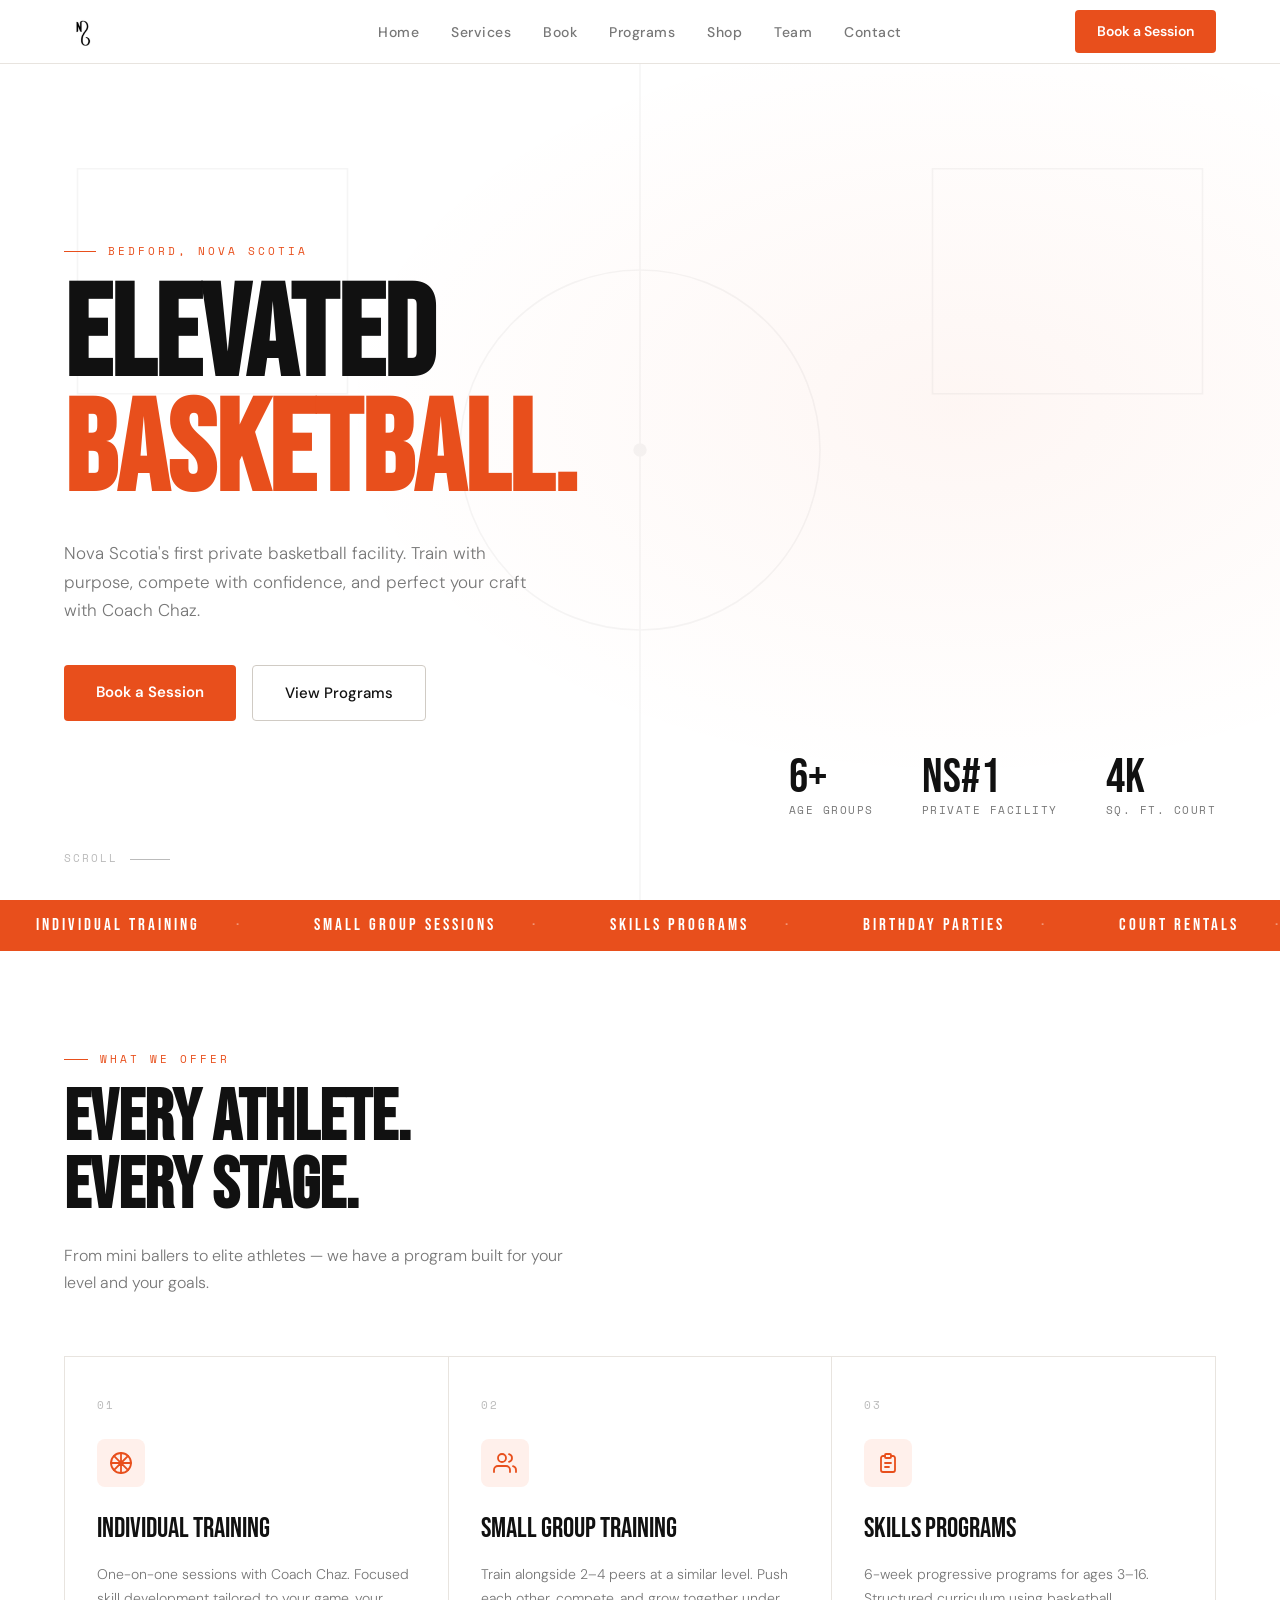
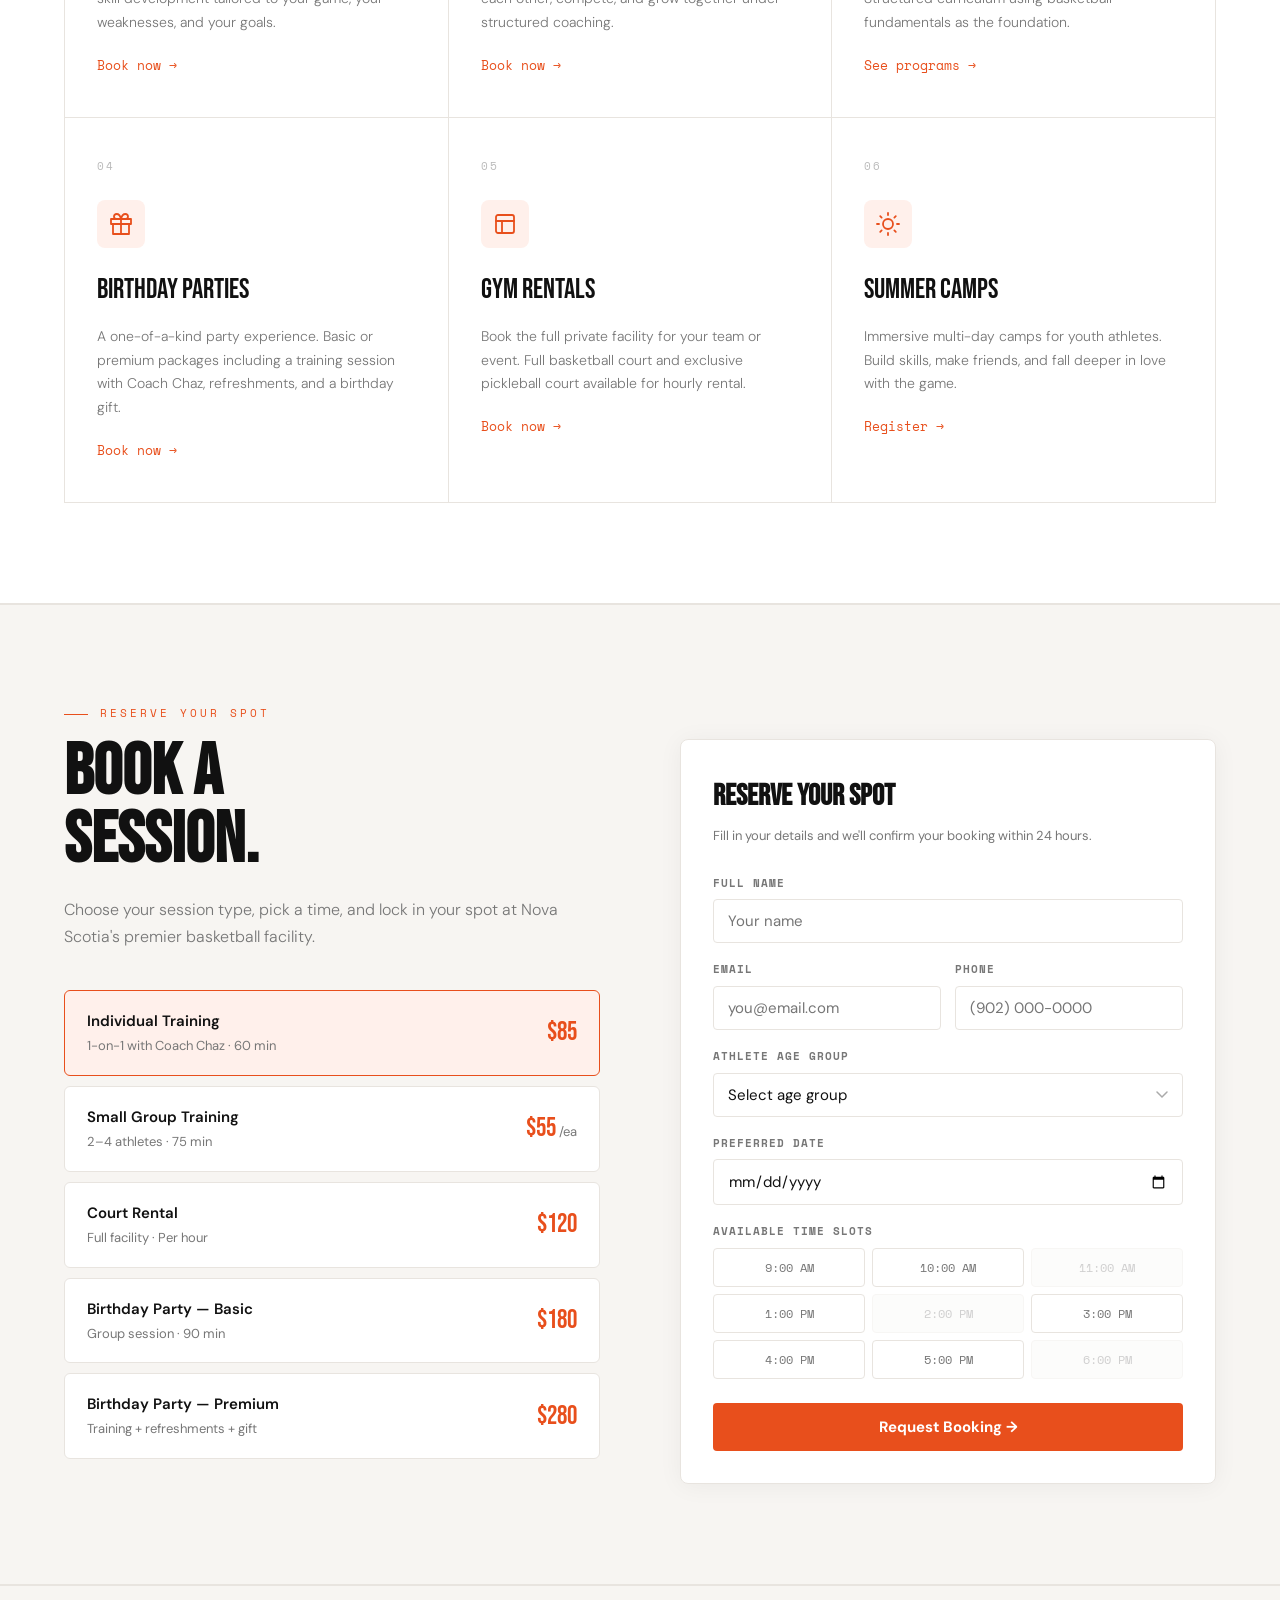
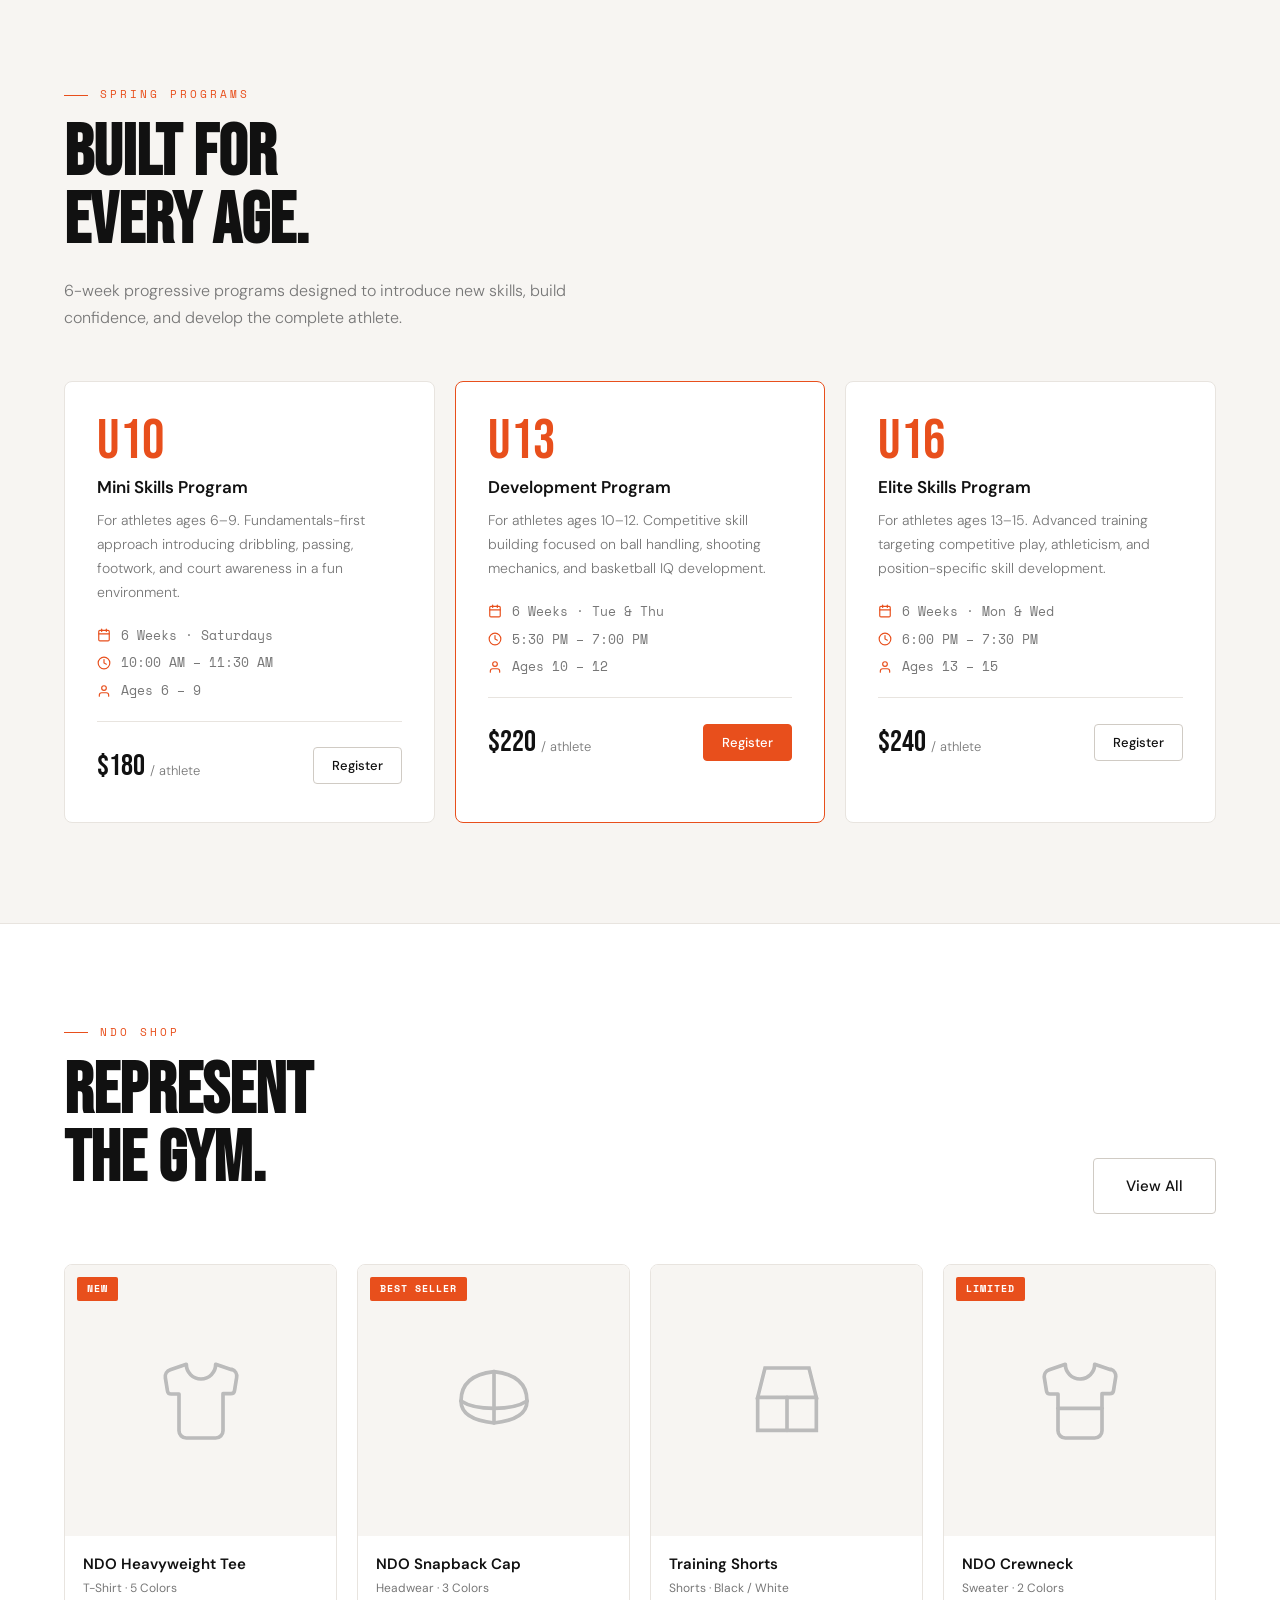
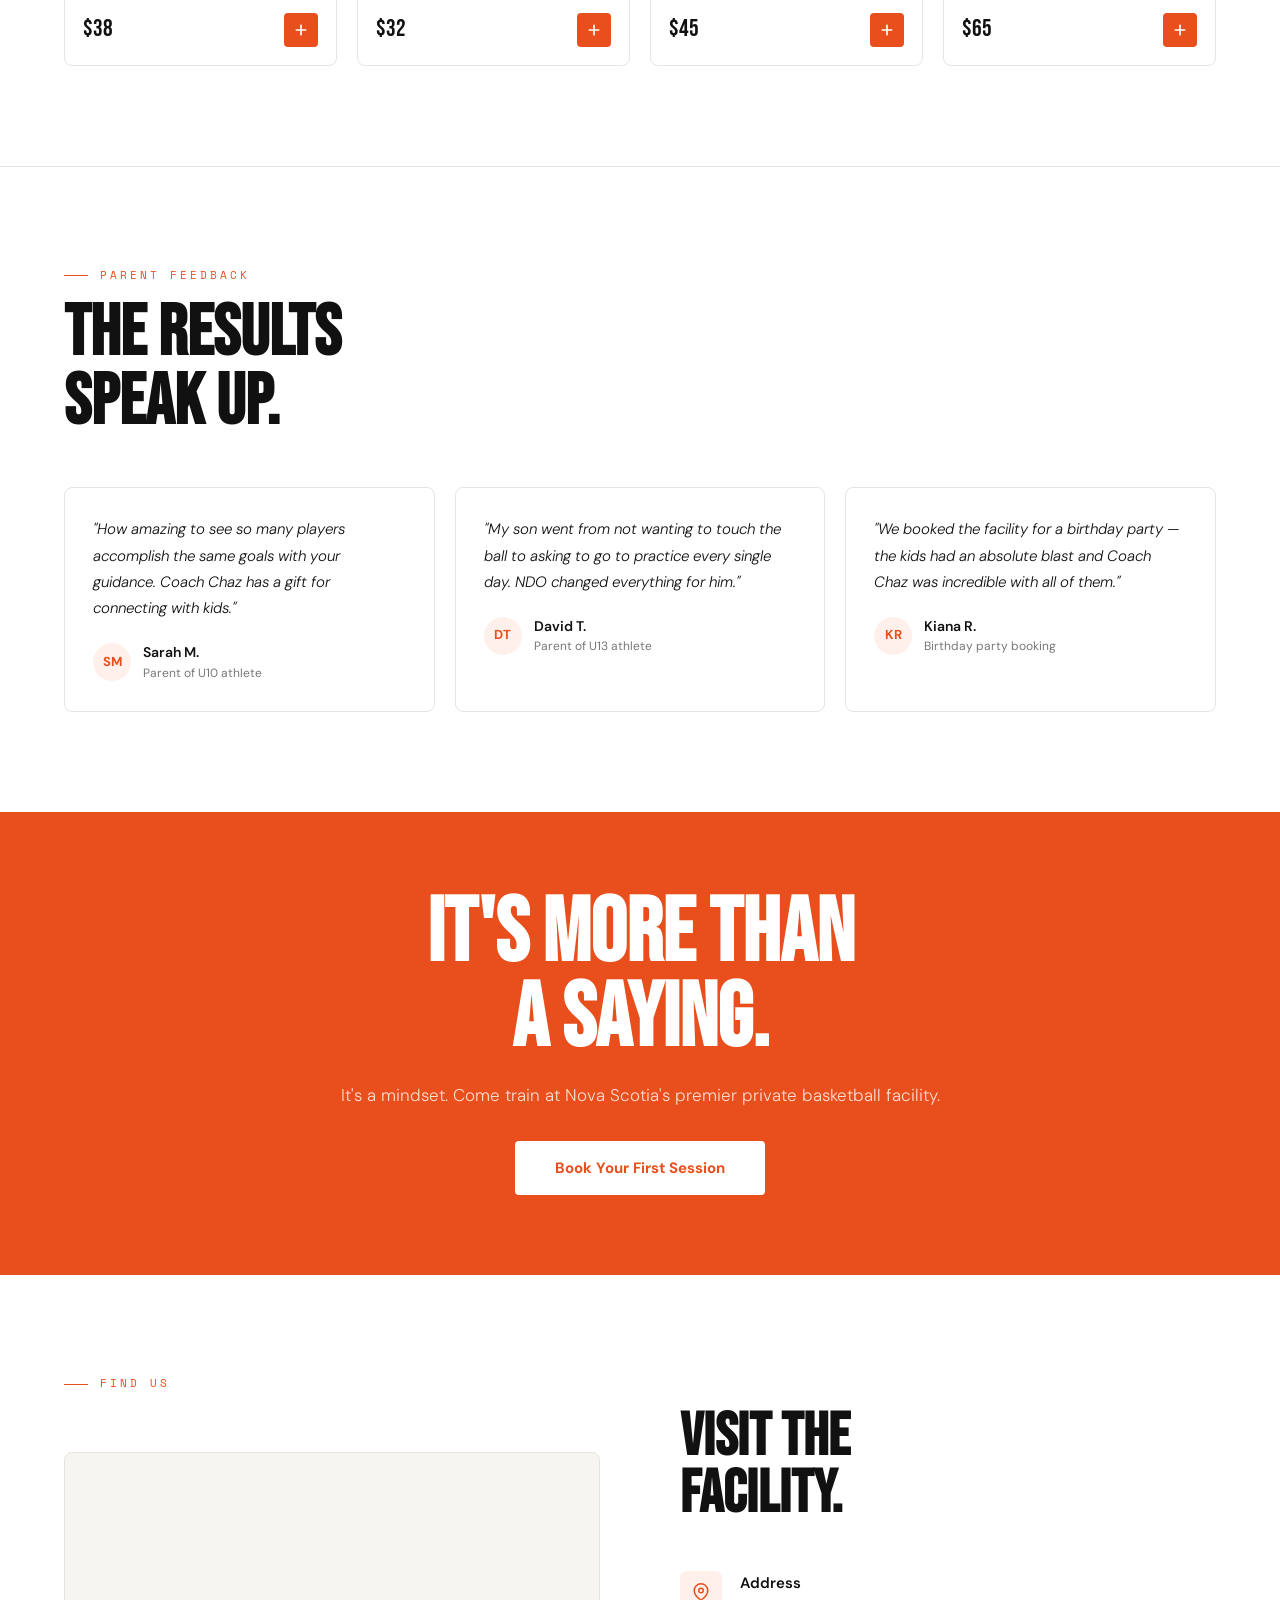
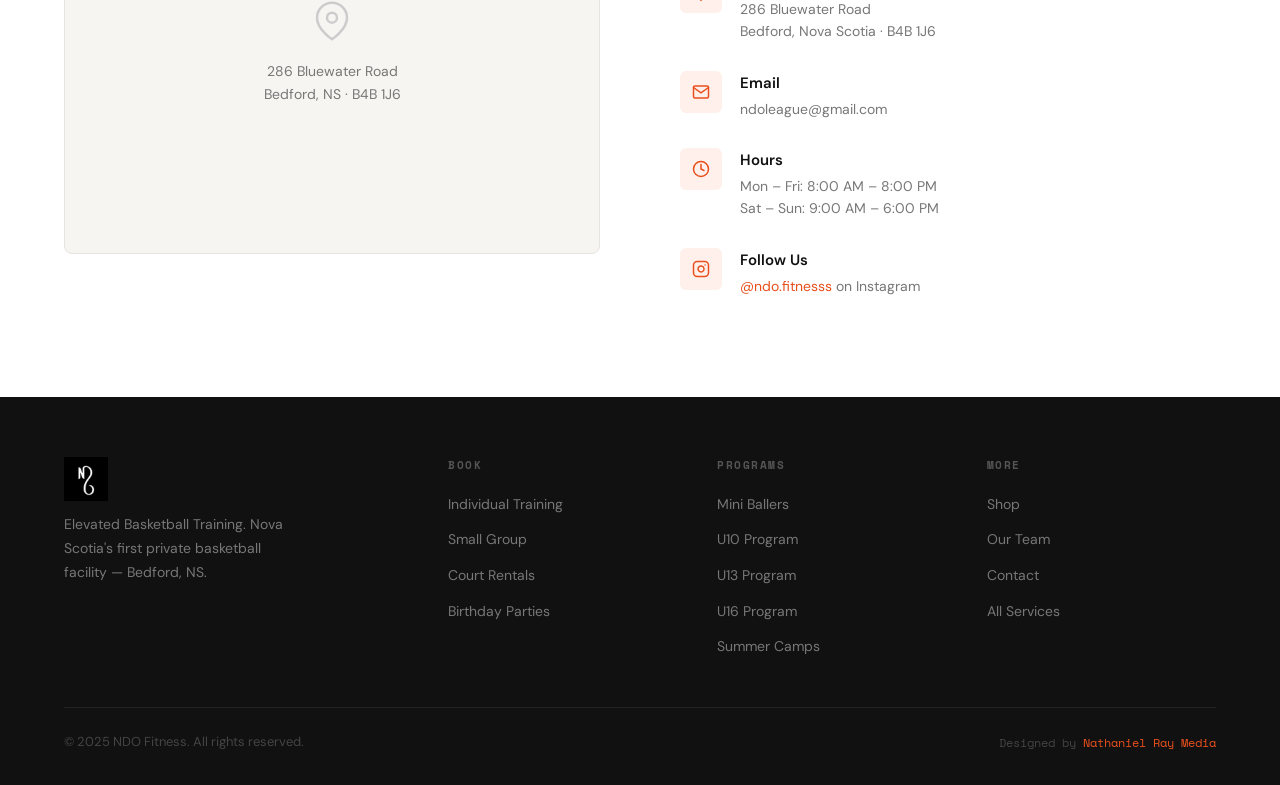
==== commit 6662c622: "Add files via upload" ====
--- a/index.html
+++ b/index.html
@@ -210,7 +210,7 @@
 <body>
 
 <nav>
-  <a href="index.html" class="nav-logo">NDO<span>.</span></a>
+  <a href="index.html" class="nav-logo"><img src="[data-uri]" alt="NDO Fitness" style="height:38px;width:auto;display:block;"/></a>
   <ul class="nav-links">
     <li><a href="index.html">Home</a></li>
     <li><a href="services.html">Services</a></li>
@@ -234,6 +234,7 @@
 
 <section class="hero" id="hero">
   <div class="hero-bg"></div>
+  <div style="position:absolute;right:0;top:0;bottom:0;width:48%;background:url('https://images.unsplash.com/photo-1546519638-68e109498ffc?w=900&q=80&fit=crop') center/cover no-repeat;opacity:0.12;"></div>
   <div class="hero-lines">
     <svg viewBox="0 0 1200 800" preserveAspectRatio="xMidYMid slice">
       <circle cx="600" cy="400" r="160" fill="none" stroke="#111" stroke-width="1.5"/>
@@ -571,7 +572,7 @@
 
 <footer>
   <div class="footer-inner">
-    <div><div class="footer-logo">NDO<span>.</span></div><p class="footer-tagline">Elevated Basketball Training. Nova Scotia's first private basketball facility — Bedford, NS.</p></div>
+    <div><div class="footer-logo"><img src="[data-uri]" alt="NDO Fitness" style="height:44px;width:auto;filter:invert(1);margin-bottom:12px;display:block;"/></div><p class="footer-tagline">Elevated Basketball Training. Nova Scotia's first private basketball facility — Bedford, NS.</p></div>
     <div class="footer-col"><h4>Book</h4><ul><li><a href="book.html">Individual Training</a></li><li><a href="book.html">Small Group</a></li><li><a href="book.html">Court Rentals</a></li><li><a href="book.html">Birthday Parties</a></li></ul></div>
     <div class="footer-col"><h4>Programs</h4><ul><li><a href="programs.html">Mini Ballers</a></li><li><a href="programs.html">U10 Program</a></li><li><a href="programs.html">U13 Program</a></li><li><a href="programs.html">U16 Program</a></li><li><a href="programs.html">Summer Camps</a></li></ul></div>
     <div class="footer-col"><h4>More</h4><ul><li><a href="shop.html">Shop</a></li><li><a href="team.html">Our Team</a></li><li><a href="contact.html">Contact</a></li><li><a href="services.html">All Services</a></li></ul></div>
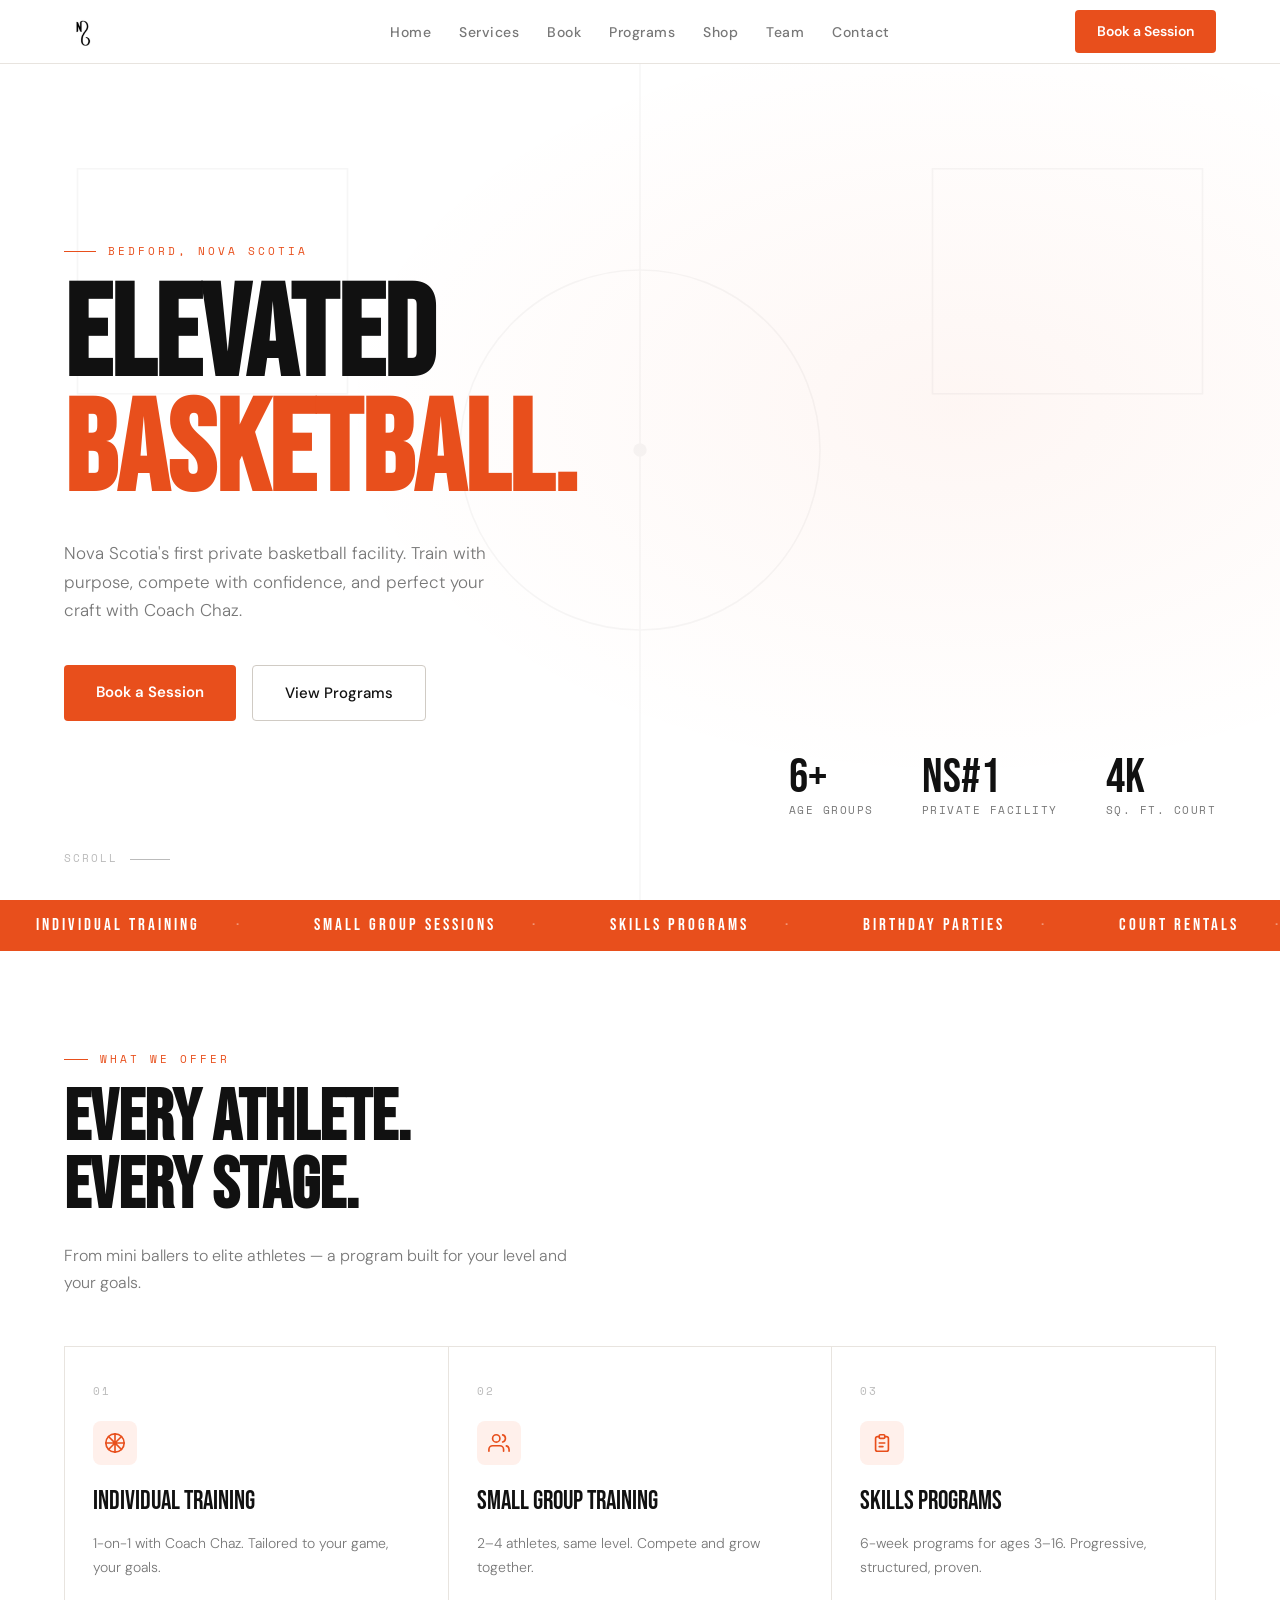
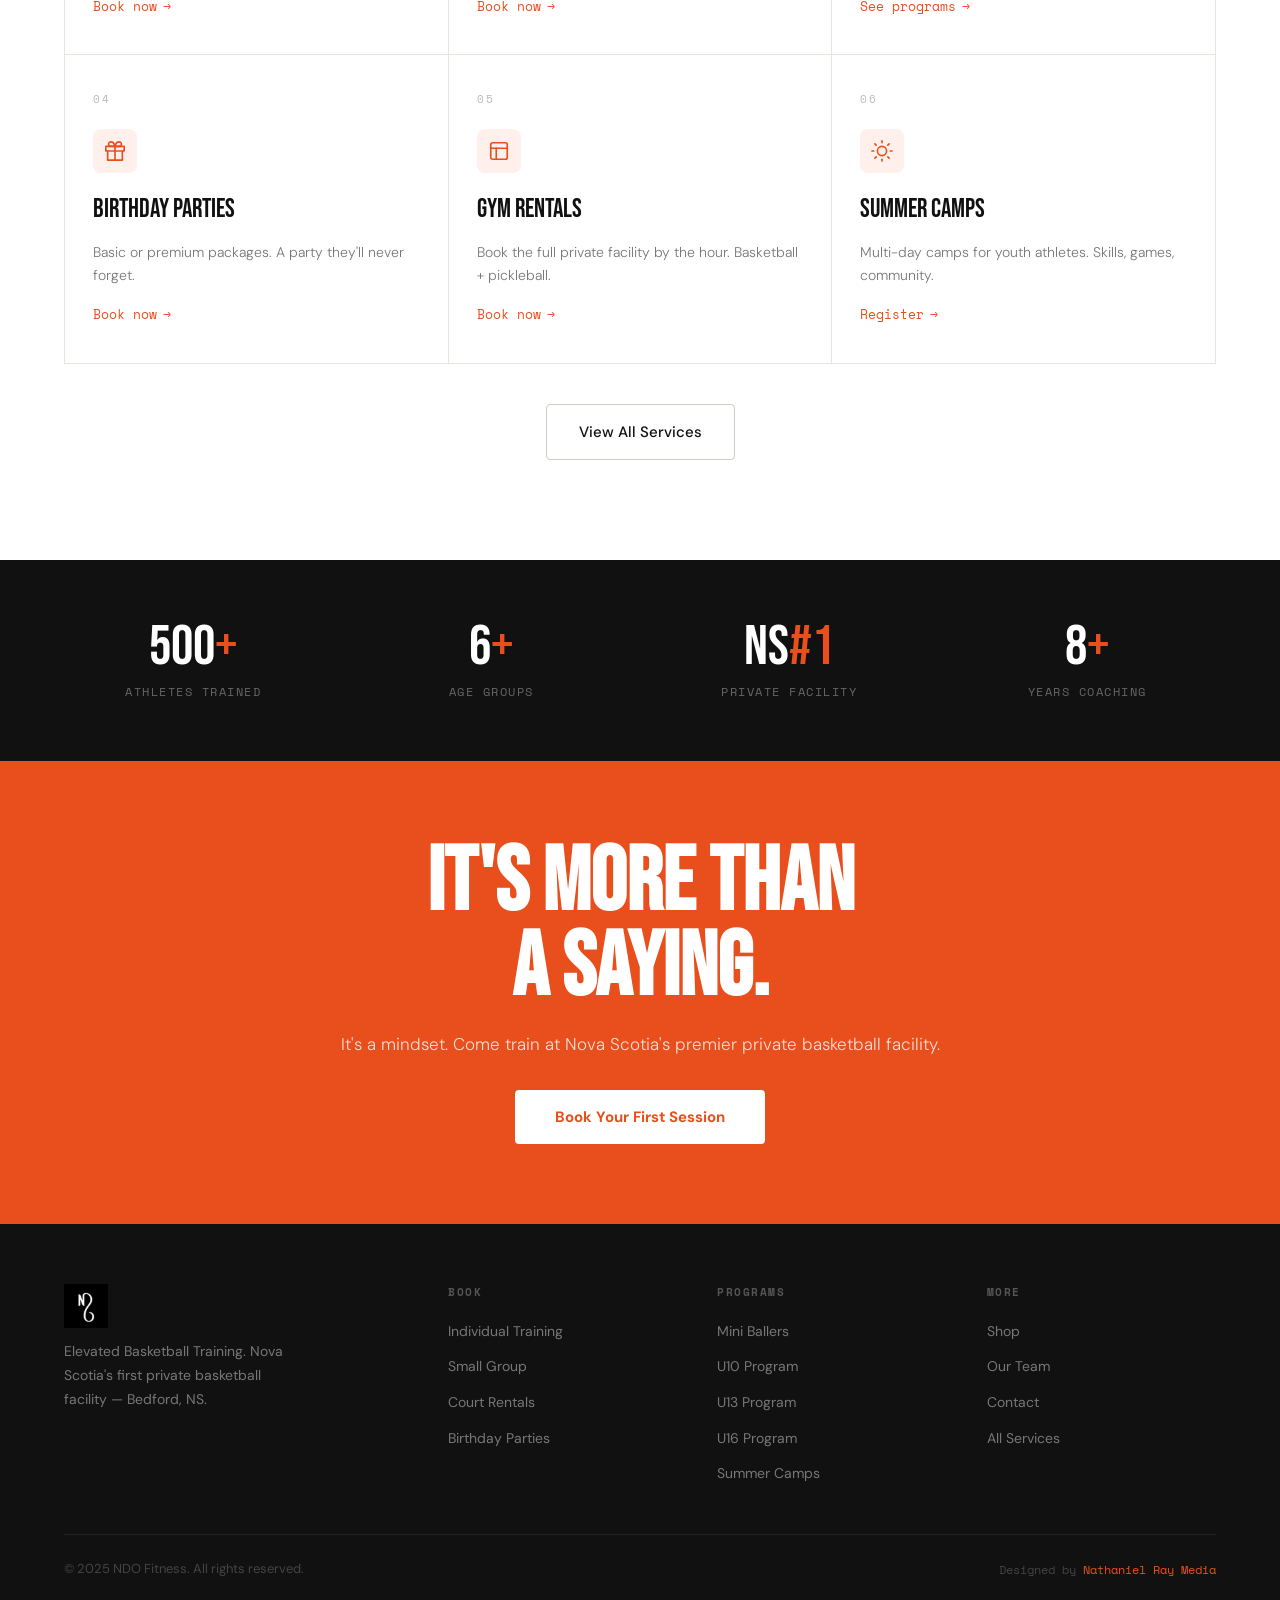
==== commit 5e197352: "Add files via upload" ====
--- a/index.html
+++ b/index.html
@@ -1,8 +1,7 @@
 <!DOCTYPE html>
 <html lang="en">
 <head>
-<meta charset="UTF-8"/>
-<meta name="viewport" content="width=device-width, initial-scale=1.0"/>
+<meta charset="UTF-8"/><meta name="viewport" content="width=device-width, initial-scale=1.0"/>
 <title>NDO Fitness — Elevated Basketball Training</title>
 <link rel="preconnect" href="https://fonts.googleapis.com"/>
 <link rel="preconnect" href="https://fonts.gstatic.com" crossorigin/>
@@ -10,18 +9,9 @@
 <style>
 *{margin:0;padding:0;box-sizing:border-box;}
 :root{
-  --orange:#E84F1C;
-  --orange-dim:#c94418;
-  --orange-light:#FFF0EB;
-  --bg:#FFFFFF;
-  --bg2:#F7F5F2;
-  --bg3:#F0EDE8;
-  --card:#FFFFFF;
-  --border:#E8E4DF;
-  --border2:#D0CBC4;
-  --text:#111111;
-  --muted:#777;
-  --muted2:#BBB;
+  --orange:#E84F1C;--orange-dim:#c94418;--orange-light:#FFF0EB;
+  --bg:#FFFFFF;--bg2:#F7F5F2;--border:#E8E4DF;--border2:#D0CBC4;
+  --text:#111111;--muted:#777;--muted2:#BBB;
   --font-display:'Bebas Neue',sans-serif;
   --font-body:'DM Sans',sans-serif;
   --font-mono:'Space Mono',monospace;
@@ -30,10 +20,9 @@
 body{background:var(--bg);color:var(--text);font-family:var(--font-body);font-size:16px;line-height:1.6;overflow-x:hidden;}
 
 nav{position:fixed;top:0;left:0;right:0;z-index:100;padding:0 5%;background:rgba(255,255,255,0.96);backdrop-filter:blur(12px);border-bottom:1px solid var(--border);display:grid;grid-template-columns:1fr auto 1fr;align-items:center;height:64px;}
-.nav-right{display:flex;justify-content:flex-end;align-items:center;}
-.nav-logo{font-family:var(--font-display);font-size:26px;letter-spacing:2px;color:var(--text);text-decoration:none;}
-.nav-logo span{color:var(--orange);}
-.nav-links{display:flex;gap:32px;list-style:none;}
+.nav-right{display:flex;justify-content:flex-end;align-items:center;gap:16px;}
+.nav-logo{text-decoration:none;display:flex;align-items:center;}
+.nav-links{display:flex;gap:28px;list-style:none;}
 .nav-links a{color:var(--muted);text-decoration:none;font-size:14px;font-weight:500;letter-spacing:0.5px;transition:color 0.2s;}
 .nav-links a:hover{color:var(--text);}
 .nav-cta{background:var(--orange);color:#fff;padding:10px 22px;border-radius:4px;font-size:14px;font-weight:600;text-decoration:none;transition:background 0.2s;}
@@ -46,16 +35,18 @@
 .mobile-menu a:last-child{border:none;}
 @media(max-width:768px){.nav-links,.nav-cta{display:none;}.nav-mobile-toggle{display:flex;}nav{grid-template-columns:1fr 1fr;}}
 
+/* HERO */
 .hero{min-height:100vh;display:flex;align-items:center;padding:64px 5% 0;position:relative;overflow:hidden;}
 .hero-bg{position:absolute;inset:0;background:radial-gradient(ellipse 70% 60% at 75% 45%,rgba(232,79,28,0.05) 0%,transparent 70%);}
-.hero-lines{position:absolute;inset:0;opacity:0.035;}
+.hero-court{position:absolute;right:0;top:0;bottom:0;width:48%;background:url('https://images.unsplash.com/photo-1546519638-68e109498ffc?w=900&q=80&fit=crop') center/cover no-repeat;opacity:0.1;}
+.hero-lines{position:absolute;inset:0;opacity:0.03;}
 .hero-lines svg{width:100%;height:100%;}
-.hero-content{position:relative;z-index:2;max-width:700px;}
+.hero-content{position:relative;z-index:2;max-width:640px;}
 .hero-eyebrow{font-family:var(--font-mono);font-size:11px;letter-spacing:3px;color:var(--orange);text-transform:uppercase;margin-bottom:20px;display:flex;align-items:center;gap:12px;}
 .hero-eyebrow::before{content:'';display:block;width:32px;height:1px;background:var(--orange);}
 .hero-title{font-family:var(--font-display);font-size:clamp(72px,10vw,140px);line-height:0.9;color:var(--text);margin-bottom:28px;}
 .hero-title span{color:var(--orange);display:block;}
-.hero-sub{font-size:17px;color:var(--muted);max-width:480px;line-height:1.7;margin-bottom:40px;font-weight:300;}
+.hero-sub{font-size:17px;color:var(--muted);max-width:460px;line-height:1.7;margin-bottom:40px;font-weight:300;}
 .hero-actions{display:flex;gap:16px;flex-wrap:wrap;}
 .btn-primary{background:var(--orange);color:#fff;padding:15px 32px;border-radius:4px;font-size:15px;font-weight:600;text-decoration:none;transition:background 0.2s;display:inline-block;}
 .btn-primary:hover{background:var(--orange-dim);}
@@ -68,124 +59,53 @@
 .hero-scroll::after{content:'';display:block;width:40px;height:1px;background:var(--muted2);}
 @media(max-width:768px){.hero-stats{display:none;}}
 
+/* TICKER */
 .ticker{background:var(--orange);padding:12px 0;overflow:hidden;white-space:nowrap;}
 .ticker-inner{display:inline-flex;animation:ticker 22s linear infinite;}
 .ticker-item{font-family:var(--font-display);font-size:17px;letter-spacing:3px;color:#fff;padding:0 36px;}
 .ticker-item::after{content:'·';margin-left:36px;opacity:0.4;}
 @keyframes ticker{from{transform:translateX(0)}to{transform:translateX(-50%)}}
 
-section{padding:100px 5%;}
+/* SERVICES */
+.services-section{padding:100px 5%;}
 .section-label{font-family:var(--font-mono);font-size:11px;letter-spacing:3px;color:var(--orange);text-transform:uppercase;margin-bottom:16px;display:flex;align-items:center;gap:12px;}
 .section-label::before{content:'';display:block;width:24px;height:1px;background:var(--orange);}
 .section-title{font-family:var(--font-display);font-size:clamp(42px,6vw,72px);line-height:0.95;color:var(--text);margin-bottom:20px;}
 .section-sub{font-size:16px;color:var(--muted);max-width:520px;line-height:1.7;font-weight:300;}
-.divider{border:none;border-top:1px solid var(--border);margin:0;}
-
-.services-grid{display:grid;grid-template-columns:repeat(3,1fr);gap:1px;background:var(--border);margin-top:60px;border:1px solid var(--border);}
-.service-card{background:var(--bg);padding:40px 32px;transition:background 0.25s;cursor:pointer;position:relative;overflow:hidden;}
+.services-grid{display:grid;grid-template-columns:repeat(3,1fr);gap:1px;background:var(--border);margin-top:50px;border:1px solid var(--border);}
+.service-card{background:var(--bg);padding:36px 28px;transition:background 0.25s;cursor:pointer;position:relative;overflow:hidden;}
 .service-card::before{content:'';position:absolute;top:0;left:0;right:0;height:2px;background:var(--orange);transform:scaleX(0);transition:transform 0.3s;transform-origin:left;}
 .service-card:hover{background:var(--bg2);}
 .service-card:hover::before{transform:scaleX(1);}
-.service-num{font-family:var(--font-mono);font-size:11px;color:var(--muted2);letter-spacing:2px;margin-bottom:24px;}
-.service-icon-wrap{width:48px;height:48px;background:var(--orange-light);border-radius:8px;display:flex;align-items:center;justify-content:center;margin-bottom:20px;}
-.service-name{font-family:var(--font-display);font-size:28px;color:var(--text);margin-bottom:12px;}
+.service-num{font-family:var(--font-mono);font-size:11px;color:var(--muted2);letter-spacing:2px;margin-bottom:20px;}
+.service-icon-wrap{width:44px;height:44px;background:var(--orange-light);border-radius:8px;display:flex;align-items:center;justify-content:center;margin-bottom:16px;}
+.service-name{font-family:var(--font-display);font-size:26px;color:var(--text);margin-bottom:10px;}
 .service-desc{font-size:14px;color:var(--muted);line-height:1.7;font-weight:300;}
-.service-link{display:inline-flex;align-items:center;gap:8px;margin-top:20px;font-size:13px;color:var(--orange);font-weight:500;text-decoration:none;font-family:var(--font-mono);}
+.service-link{display:inline-flex;align-items:center;gap:6px;margin-top:16px;font-size:13px;color:var(--orange);font-weight:500;text-decoration:none;font-family:var(--font-mono);}
 .service-link::after{content:'→';}
+.services-footer{margin-top:32px;text-align:center;}
 @media(max-width:900px){.services-grid{grid-template-columns:repeat(2,1fr);}}
 @media(max-width:560px){.services-grid{grid-template-columns:1fr;}}
 
-.booking-section{background:var(--bg2);border-top:1px solid var(--border);border-bottom:1px solid var(--border);}
-.booking-inner{display:grid;grid-template-columns:1fr 1fr;gap:80px;align-items:start;}
-.booking-types{display:flex;flex-direction:column;gap:10px;margin-top:40px;}
-.booking-type{border:1.5px solid var(--border);border-radius:6px;padding:18px 22px;cursor:pointer;transition:all 0.2s;display:flex;justify-content:space-between;align-items:center;background:#fff;}
-.booking-type:hover,.booking-type.active{border-color:var(--orange);background:var(--orange-light);}
-.booking-type-name{font-weight:600;font-size:15px;margin-bottom:3px;}
-.booking-type-desc{font-size:13px;color:var(--muted);}
-.booking-type-price{font-family:var(--font-display);font-size:26px;color:var(--orange);}
-.booking-right{position:sticky;top:84px;}
-.booking-form{background:#fff;border:1px solid var(--border);border-radius:8px;padding:32px;box-shadow:0 2px 24px rgba(0,0,0,0.05);}
-.booking-form h3{font-family:var(--font-display);font-size:30px;margin-bottom:6px;}
-.booking-form p{font-size:13px;color:var(--muted);margin-bottom:28px;}
-.form-group{margin-bottom:18px;}
-.form-label{font-size:11px;font-weight:600;color:var(--muted);letter-spacing:1px;text-transform:uppercase;margin-bottom:7px;display:block;font-family:var(--font-mono);}
-.form-input,.form-select{width:100%;background:#fff;border:1.5px solid var(--border);border-radius:4px;padding:11px 14px;color:var(--text);font-size:15px;font-family:var(--font-body);outline:none;transition:border-color 0.2s;appearance:none;}
-.form-input:focus,.form-select:focus{border-color:var(--orange);}
-.form-select{background-image:url("data:image/svg+xml,%3Csvg xmlns='http://www.w3.org/2000/svg' width='12' height='8' viewBox='0 0 12 8'%3E%3Cpath d='M1 1l5 5 5-5' stroke='%23aaa' stroke-width='1.5' fill='none' stroke-linecap='round'/%3E%3C/svg%3E");background-repeat:no-repeat;background-position:right 14px center;padding-right:38px;}
-.form-row{display:grid;grid-template-columns:1fr 1fr;gap:14px;}
-.time-slots{display:grid;grid-template-columns:repeat(3,1fr);gap:7px;margin-top:4px;}
-.time-slot{border:1.5px solid var(--border);border-radius:4px;padding:9px 6px;text-align:center;font-size:12px;color:var(--muted);cursor:pointer;transition:all 0.2s;font-family:var(--font-mono);background:#fff;}
-.time-slot:hover{border-color:var(--orange);color:var(--text);}
-.time-slot.selected{border-color:var(--orange);background:var(--orange-light);color:var(--orange);}
-.time-slot.unavailable{opacity:0.35;cursor:not-allowed;background:var(--bg2);}
-.form-submit{width:100%;background:var(--orange);color:#fff;border:none;padding:14px;border-radius:4px;font-size:15px;font-weight:700;cursor:pointer;transition:background 0.2s;margin-top:6px;font-family:var(--font-body);}
-.form-submit:hover{background:var(--orange-dim);}
-@media(max-width:900px){.booking-inner{grid-template-columns:1fr;gap:40px;}.booking-right{position:static;}}
-
-.camps-section{background:var(--bg2);border-top:1px solid var(--border);border-bottom:1px solid var(--border);}
-.camps-grid{display:grid;grid-template-columns:repeat(3,1fr);gap:20px;margin-top:50px;}
-.camp-card{border:1.5px solid var(--border);border-radius:8px;padding:32px;background:#fff;transition:border-color 0.2s;}
-.camp-card.featured{border-color:var(--orange);}
-.camp-age{font-family:var(--font-display);font-size:56px;color:var(--orange);line-height:1;margin-bottom:4px;}
-.camp-name{font-weight:600;font-size:17px;margin-bottom:8px;}
-.camp-desc{font-size:14px;color:var(--muted);line-height:1.7;font-weight:300;margin-bottom:20px;}
-.camp-detail{display:flex;gap:10px;align-items:center;font-size:13px;color:var(--muted);margin-bottom:7px;font-family:var(--font-mono);}
-.camp-detail svg{flex-shrink:0;}
-.camp-footer{margin-top:20px;padding-top:20px;border-top:1px solid var(--border);display:flex;justify-content:space-between;align-items:center;}
-.camp-price{font-family:var(--font-display);font-size:30px;}
-.camp-price span{font-size:13px;font-family:var(--font-body);color:var(--muted);font-weight:300;}
-.camp-btn{background:transparent;border:1.5px solid var(--border2);color:var(--text);padding:9px 18px;border-radius:4px;font-size:13px;font-weight:500;cursor:pointer;transition:all 0.2s;font-family:var(--font-body);}
-.camp-btn:hover,.camp-card.featured .camp-btn{background:var(--orange);border-color:var(--orange);color:#fff;}
-@media(max-width:900px){.camps-grid{grid-template-columns:1fr 1fr;}}
-@media(max-width:560px){.camps-grid{grid-template-columns:1fr;}}
-
-.merch-header{display:flex;justify-content:space-between;align-items:flex-end;margin-bottom:50px;}
-.merch-grid{display:grid;grid-template-columns:repeat(4,1fr);gap:20px;}
-.merch-card{background:#fff;border:1px solid var(--border);border-radius:8px;overflow:hidden;cursor:pointer;transition:transform 0.3s,box-shadow 0.3s;}
-.merch-card:hover{transform:translateY(-4px);box-shadow:0 8px 32px rgba(0,0,0,0.07);}
-.merch-img{aspect-ratio:1;background:var(--bg2);display:flex;align-items:center;justify-content:center;position:relative;}
-.merch-badge{position:absolute;top:12px;left:12px;background:var(--orange);color:#fff;font-size:10px;font-weight:700;letter-spacing:1px;text-transform:uppercase;padding:4px 10px;border-radius:2px;font-family:var(--font-mono);}
-.merch-info{padding:16px 18px;}
-.merch-name{font-weight:600;font-size:15px;margin-bottom:3px;}
-.merch-type{font-size:12px;color:var(--muted);margin-bottom:12px;}
-.merch-bottom{display:flex;justify-content:space-between;align-items:center;}
-.merch-price{font-family:var(--font-display);font-size:24px;}
-.merch-add{background:var(--orange);border:none;color:#fff;width:34px;height:34px;border-radius:4px;cursor:pointer;transition:background 0.2s;display:flex;align-items:center;justify-content:center;}
-.merch-add:hover{background:var(--orange-dim);}
-@media(max-width:900px){.merch-grid{grid-template-columns:repeat(2,1fr);}}
-
-.testimonials-grid{display:grid;grid-template-columns:repeat(3,1fr);gap:20px;margin-top:50px;}
-.testimonial{border:1px solid var(--border);border-radius:8px;padding:28px;background:#fff;}
-.testimonial-quote{font-size:15px;color:var(--text);line-height:1.75;font-weight:300;font-style:italic;margin-bottom:20px;}
-.testimonial-author{display:flex;align-items:center;gap:12px;}
-.testimonial-avatar{width:38px;height:38px;border-radius:50%;background:var(--orange-light);display:flex;align-items:center;justify-content:center;font-size:13px;font-weight:700;color:var(--orange);}
-.testimonial-name{font-weight:600;font-size:14px;}
-.testimonial-role{font-size:12px;color:var(--muted);}
-@media(max-width:768px){.testimonials-grid{grid-template-columns:1fr;}}
-
+/* STATS STRIP */
+.stats-strip{background:var(--text);padding:60px 5%;display:grid;grid-template-columns:repeat(4,1fr);gap:40px;}
+.stat-item{text-align:center;}
+.stat-num{font-family:var(--font-display);font-size:56px;color:#fff;line-height:1;margin-bottom:6px;}
+.stat-num span{color:var(--orange);}
+.stat-label{font-size:12px;color:#666;letter-spacing:1.5px;text-transform:uppercase;font-family:var(--font-mono);}
+@media(max-width:768px){.stats-strip{grid-template-columns:repeat(2,1fr);gap:32px;}}
+
+/* CTA STRIP */
 .cta-strip{background:var(--orange);padding:80px 5%;text-align:center;}
 .cta-strip h2{font-family:var(--font-display);font-size:clamp(48px,7vw,96px);color:#fff;line-height:0.95;margin-bottom:20px;}
 .cta-strip p{font-size:17px;color:rgba(255,255,255,0.8);margin-bottom:32px;font-weight:300;}
 .btn-white{background:#fff;color:var(--orange);padding:15px 40px;border-radius:4px;font-size:15px;font-weight:700;text-decoration:none;display:inline-block;transition:opacity 0.2s;}
 .btn-white:hover{opacity:0.9;}
 
-.location-section{padding:100px 5%;}
-.location-inner{display:grid;grid-template-columns:1fr 1fr;gap:80px;align-items:center;}
-.location-map{background:var(--bg2);border:1px solid var(--border);border-radius:8px;aspect-ratio:4/3;display:flex;align-items:center;justify-content:center;}
-.map-placeholder{text-align:center;}
-.map-placeholder p{font-size:14px;color:var(--muted);margin-top:12px;line-height:1.6;}
-.location-details{display:flex;flex-direction:column;gap:28px;}
-.location-item{display:flex;gap:18px;align-items:flex-start;}
-.loc-icon{width:42px;height:42px;background:var(--orange-light);border-radius:6px;display:flex;align-items:center;justify-content:center;flex-shrink:0;}
-.location-item-title{font-weight:600;font-size:15px;margin-bottom:3px;}
-.location-item-text{font-size:14px;color:var(--muted);line-height:1.6;}
-@media(max-width:768px){.location-inner{grid-template-columns:1fr;}}
-
+/* FOOTER */
 footer{background:#111;padding:60px 5% 32px;}
 .footer-inner{display:grid;grid-template-columns:1.5fr 1fr 1fr 1fr;gap:40px;margin-bottom:48px;}
-.footer-logo{font-family:var(--font-display);font-size:28px;letter-spacing:2px;color:#fff;margin-bottom:12px;}
-.footer-logo span{color:var(--orange);}
-.footer-tagline{font-size:14px;color:#777;line-height:1.7;max-width:240px;}
+.footer-tagline{font-size:14px;color:#777;line-height:1.7;max-width:240px;margin-top:12px;}
 .footer-col h4{font-size:11px;text-transform:uppercase;letter-spacing:1.5px;color:#555;margin-bottom:16px;font-family:var(--font-mono);font-weight:600;}
 .footer-col ul{list-style:none;display:flex;flex-direction:column;gap:10px;}
 .footer-col a{color:#777;text-decoration:none;font-size:14px;transition:color 0.2s;}
@@ -196,19 +116,11 @@
 .footer-powered a{color:var(--orange);text-decoration:none;}
 @media(max-width:768px){.footer-inner{grid-template-columns:1fr 1fr;}}
 @media(max-width:480px){.footer-inner{grid-template-columns:1fr;}}
-
-.cart-notif{position:fixed;bottom:24px;right:24px;background:#fff;border:1px solid var(--border);border-radius:8px;padding:14px 20px;display:flex;align-items:center;gap:14px;z-index:200;transform:translateY(100px);opacity:0;transition:all 0.35s;pointer-events:none;box-shadow:0 4px 24px rgba(0,0,0,0.1);}
-.cart-notif.show{transform:translateY(0);opacity:1;}
-.cart-notif-text{font-size:14px;font-weight:600;}
-.cart-notif-sub{font-size:12px;color:var(--muted);}
-.book-notif{position:fixed;bottom:24px;right:24px;background:var(--orange);border-radius:8px;padding:14px 20px;display:flex;align-items:center;gap:14px;z-index:200;transform:translateY(100px);opacity:0;transition:all 0.35s;pointer-events:none;}
-.book-notif.show{transform:translateY(0);opacity:1;}
-.book-notif-text{font-size:14px;font-weight:700;color:#fff;}
-.book-notif-sub{font-size:12px;color:rgba(255,255,255,0.75);}
 </style>
 </head>
 <body>
 
+<!-- NAV -->
 <nav>
   <a href="index.html" class="nav-logo"><img src="[data-uri]" alt="NDO Fitness" style="height:38px;width:auto;display:block;"/></a>
   <ul class="nav-links">
@@ -220,7 +132,10 @@
     <li><a href="team.html">Team</a></li>
     <li><a href="contact.html">Contact</a></li>
   </ul>
-  <div class="nav-right"><a href="book.html" class="nav-cta">Book a Session</a><div class="nav-mobile-toggle" onclick="toggleMenu()"><span></span><span></span><span></span></div></div>
+  <div class="nav-right">
+    <a href="book.html" class="nav-cta">Book a Session</a>
+    <div class="nav-mobile-toggle" onclick="toggleMenu()"><span></span><span></span><span></span></div>
+  </div>
 </nav>
 <div class="mobile-menu" id="mobileMenu">
   <a href="index.html" onclick="toggleMenu()">Home</a>
@@ -232,9 +147,10 @@
   <a href="contact.html" onclick="toggleMenu()">Contact</a>
 </div>
 
-<section class="hero" id="hero">
+<!-- HERO -->
+<section class="hero">
   <div class="hero-bg"></div>
-  <div style="position:absolute;right:0;top:0;bottom:0;width:48%;background:url('https://images.unsplash.com/photo-1546519638-68e109498ffc?w=900&q=80&fit=crop') center/cover no-repeat;opacity:0.12;"></div>
+  <div class="hero-court"></div>
   <div class="hero-lines">
     <svg viewBox="0 0 1200 800" preserveAspectRatio="xMidYMid slice">
       <circle cx="600" cy="400" r="160" fill="none" stroke="#111" stroke-width="1.5"/>
@@ -261,321 +177,128 @@
   <div class="hero-scroll">Scroll</div>
 </section>
 
+<!-- TICKER -->
 <div class="ticker"><div class="ticker-inner">
-  <span class="ticker-item">Individual Training</span><span class="ticker-item">Small Group Sessions</span><span class="ticker-item">Skills Programs</span><span class="ticker-item">Birthday Parties</span><span class="ticker-item">Court Rentals</span><span class="ticker-item">Summer Camps</span><span class="ticker-item">Team Training</span><span class="ticker-item">Pickleball</span><span class="ticker-item">Individual Training</span><span class="ticker-item">Small Group Sessions</span><span class="ticker-item">Skills Programs</span><span class="ticker-item">Birthday Parties</span><span class="ticker-item">Court Rentals</span><span class="ticker-item">Summer Camps</span><span class="ticker-item">Team Training</span><span class="ticker-item">Pickleball</span>
+  <span class="ticker-item">Individual Training</span>
+  <span class="ticker-item">Small Group Sessions</span>
+  <span class="ticker-item">Skills Programs</span>
+  <span class="ticker-item">Birthday Parties</span>
+  <span class="ticker-item">Court Rentals</span>
+  <span class="ticker-item">Summer Camps</span>
+  <span class="ticker-item">Team Training</span>
+  <span class="ticker-item">Pickleball</span>
+  <span class="ticker-item">Individual Training</span>
+  <span class="ticker-item">Small Group Sessions</span>
+  <span class="ticker-item">Skills Programs</span>
+  <span class="ticker-item">Birthday Parties</span>
+  <span class="ticker-item">Court Rentals</span>
+  <span class="ticker-item">Summer Camps</span>
+  <span class="ticker-item">Team Training</span>
+  <span class="ticker-item">Pickleball</span>
 </div></div>
 
-<section id="services">
+<!-- SERVICES -->
+<section class="services-section">
   <div class="section-label">What We Offer</div>
   <h2 class="section-title">Every athlete.<br>Every stage.</h2>
-  <p class="section-sub">From mini ballers to elite athletes — we have a program built for your level and your goals.</p>
+  <p class="section-sub">From mini ballers to elite athletes — a program built for your level and your goals.</p>
   <div class="services-grid">
 
     <div class="service-card">
       <div class="service-num">01</div>
-      <div class="service-icon-wrap">
-        <svg width="24" height="24" viewBox="0 0 24 24" fill="none" stroke="#E84F1C" stroke-width="1.8" stroke-linecap="round" stroke-linejoin="round"><circle cx="12" cy="12" r="10"/><path d="M4.93 4.93c4.04 4.04 10.18 10.18 14.14 14.14M19.07 4.93C15.03 8.97 8.97 15.03 4.93 19.07M2 12h20M12 2v20"/></svg>
-      </div>
+      <div class="service-icon-wrap"><svg width="22" height="22" viewBox="0 0 24 24" fill="none" stroke="#E84F1C" stroke-width="1.8" stroke-linecap="round" stroke-linejoin="round"><circle cx="12" cy="12" r="10"/><path d="M4.93 4.93c4.04 4.04 10.18 10.18 14.14 14.14M19.07 4.93C15.03 8.97 8.97 15.03 4.93 19.07M2 12h20M12 2v20"/></svg></div>
       <div class="service-name">Individual Training</div>
-      <p class="service-desc">One-on-one sessions with Coach Chaz. Focused skill development tailored to your game, your weaknesses, and your goals.</p>
+      <p class="service-desc">1-on-1 with Coach Chaz. Tailored to your game, your goals.</p>
       <a href="book.html" class="service-link">Book now</a>
     </div>
 
     <div class="service-card">
       <div class="service-num">02</div>
-      <div class="service-icon-wrap">
-        <svg width="24" height="24" viewBox="0 0 24 24" fill="none" stroke="#E84F1C" stroke-width="1.8" stroke-linecap="round" stroke-linejoin="round"><path d="M17 21v-2a4 4 0 0 0-4-4H5a4 4 0 0 0-4 4v2"/><circle cx="9" cy="7" r="4"/><path d="M23 21v-2a4 4 0 0 0-3-3.87"/><path d="M16 3.13a4 4 0 0 1 0 7.75"/></svg>
-      </div>
+      <div class="service-icon-wrap"><svg width="22" height="22" viewBox="0 0 24 24" fill="none" stroke="#E84F1C" stroke-width="1.8" stroke-linecap="round" stroke-linejoin="round"><path d="M17 21v-2a4 4 0 0 0-4-4H5a4 4 0 0 0-4 4v2"/><circle cx="9" cy="7" r="4"/><path d="M23 21v-2a4 4 0 0 0-3-3.87"/><path d="M16 3.13a4 4 0 0 1 0 7.75"/></svg></div>
       <div class="service-name">Small Group Training</div>
-      <p class="service-desc">Train alongside 2–4 peers at a similar level. Push each other, compete, and grow together under structured coaching.</p>
+      <p class="service-desc">2–4 athletes, same level. Compete and grow together.</p>
       <a href="book.html" class="service-link">Book now</a>
     </div>
 
     <div class="service-card">
       <div class="service-num">03</div>
-      <div class="service-icon-wrap">
-        <svg width="24" height="24" viewBox="0 0 24 24" fill="none" stroke="#E84F1C" stroke-width="1.8" stroke-linecap="round" stroke-linejoin="round"><path d="M9 5H7a2 2 0 0 0-2 2v12a2 2 0 0 0 2 2h10a2 2 0 0 0 2-2V7a2 2 0 0 0-2-2h-2"/><rect x="9" y="3" width="6" height="4" rx="1"/><line x1="9" y1="12" x2="15" y2="12"/><line x1="9" y1="16" x2="13" y2="16"/></svg>
-      </div>
+      <div class="service-icon-wrap"><svg width="22" height="22" viewBox="0 0 24 24" fill="none" stroke="#E84F1C" stroke-width="1.8" stroke-linecap="round" stroke-linejoin="round"><path d="M9 5H7a2 2 0 0 0-2 2v12a2 2 0 0 0 2 2h10a2 2 0 0 0 2-2V7a2 2 0 0 0-2-2h-2"/><rect x="9" y="3" width="6" height="4" rx="1"/><line x1="9" y1="12" x2="15" y2="12"/><line x1="9" y1="16" x2="13" y2="16"/></svg></div>
       <div class="service-name">Skills Programs</div>
-      <p class="service-desc">6-week progressive programs for ages 3–16. Structured curriculum using basketball fundamentals as the foundation.</p>
+      <p class="service-desc">6-week programs for ages 3–16. Progressive, structured, proven.</p>
       <a href="programs.html" class="service-link">See programs</a>
     </div>
 
     <div class="service-card">
       <div class="service-num">04</div>
-      <div class="service-icon-wrap">
-        <svg width="24" height="24" viewBox="0 0 24 24" fill="none" stroke="#E84F1C" stroke-width="1.8" stroke-linecap="round" stroke-linejoin="round"><polyline points="20 12 20 22 4 22 4 12"/><rect x="2" y="7" width="20" height="5"/><line x1="12" y1="22" x2="12" y2="7"/><path d="M12 7H7.5a2.5 2.5 0 0 1 0-5C11 2 12 7 12 7z"/><path d="M12 7h4.5a2.5 2.5 0 0 0 0-5C13 2 12 7 12 7z"/></svg>
-      </div>
+      <div class="service-icon-wrap"><svg width="22" height="22" viewBox="0 0 24 24" fill="none" stroke="#E84F1C" stroke-width="1.8" stroke-linecap="round" stroke-linejoin="round"><polyline points="20 12 20 22 4 22 4 12"/><rect x="2" y="7" width="20" height="5"/><line x1="12" y1="22" x2="12" y2="7"/><path d="M12 7H7.5a2.5 2.5 0 0 1 0-5C11 2 12 7 12 7z"/><path d="M12 7h4.5a2.5 2.5 0 0 0 0-5C13 2 12 7 12 7z"/></svg></div>
       <div class="service-name">Birthday Parties</div>
-      <p class="service-desc">A one-of-a-kind party experience. Basic or premium packages including a training session with Coach Chaz, refreshments, and a birthday gift.</p>
+      <p class="service-desc">Basic or premium packages. A party they'll never forget.</p>
       <a href="book.html" class="service-link">Book now</a>
     </div>
 
     <div class="service-card">
       <div class="service-num">05</div>
-      <div class="service-icon-wrap">
-        <svg width="24" height="24" viewBox="0 0 24 24" fill="none" stroke="#E84F1C" stroke-width="1.8" stroke-linecap="round" stroke-linejoin="round"><rect x="3" y="3" width="18" height="18" rx="2"/><path d="M3 9h18"/><path d="M9 21V9"/></svg>
-      </div>
+      <div class="service-icon-wrap"><svg width="22" height="22" viewBox="0 0 24 24" fill="none" stroke="#E84F1C" stroke-width="1.8" stroke-linecap="round" stroke-linejoin="round"><rect x="3" y="3" width="18" height="18" rx="2"/><path d="M3 9h18"/><path d="M9 21V9"/></svg></div>
       <div class="service-name">Gym Rentals</div>
-      <p class="service-desc">Book the full private facility for your team or event. Full basketball court and exclusive pickleball court available for hourly rental.</p>
+      <p class="service-desc">Book the full private facility by the hour. Basketball + pickleball.</p>
       <a href="book.html" class="service-link">Book now</a>
     </div>
 
     <div class="service-card">
       <div class="service-num">06</div>
-      <div class="service-icon-wrap">
-        <svg width="24" height="24" viewBox="0 0 24 24" fill="none" stroke="#E84F1C" stroke-width="1.8" stroke-linecap="round" stroke-linejoin="round"><circle cx="12" cy="12" r="5"/><line x1="12" y1="1" x2="12" y2="3"/><line x1="12" y1="21" x2="12" y2="23"/><line x1="4.22" y1="4.22" x2="5.64" y2="5.64"/><line x1="18.36" y1="18.36" x2="19.78" y2="19.78"/><line x1="1" y1="12" x2="3" y2="12"/><line x1="21" y1="12" x2="23" y2="12"/><line x1="4.22" y1="19.78" x2="5.64" y2="18.36"/><line x1="18.36" y1="5.64" x2="19.78" y2="4.22"/></svg>
-      </div>
+      <div class="service-icon-wrap"><svg width="22" height="22" viewBox="0 0 24 24" fill="none" stroke="#E84F1C" stroke-width="1.8" stroke-linecap="round" stroke-linejoin="round"><circle cx="12" cy="12" r="5"/><line x1="12" y1="1" x2="12" y2="3"/><line x1="12" y1="21" x2="12" y2="23"/><line x1="4.22" y1="4.22" x2="5.64" y2="5.64"/><line x1="18.36" y1="18.36" x2="19.78" y2="19.78"/><line x1="1" y1="12" x2="3" y2="12"/><line x1="21" y1="12" x2="23" y2="12"/><line x1="4.22" y1="19.78" x2="5.64" y2="18.36"/><line x1="18.36" y1="5.64" x2="19.78" y2="4.22"/></svg></div>
       <div class="service-name">Summer Camps</div>
-      <p class="service-desc">Immersive multi-day camps for youth athletes. Build skills, make friends, and fall deeper in love with the game.</p>
+      <p class="service-desc">Multi-day camps for youth athletes. Skills, games, community.</p>
       <a href="programs.html" class="service-link">Register</a>
     </div>
 
   </div>
+  <div class="services-footer">
+    <a href="services.html" class="btn-outline" style="margin-top:8px;">View All Services</a>
+  </div>
 </section>
 
-<hr class="divider"/>
-
-<section class="booking-section" id="book">
-  <div class="section-label">Reserve Your Spot</div>
-  <div class="booking-inner">
-    <div>
-      <h2 class="section-title">Book a<br>Session.</h2>
-      <p class="section-sub">Choose your session type, pick a time, and lock in your spot at Nova Scotia's premier basketball facility.</p>
-      <div class="booking-types">
-        <div class="booking-type active" onclick="selectType(this)">
-          <div><div class="booking-type-name">Individual Training</div><div class="booking-type-desc">1-on-1 with Coach Chaz · 60 min</div></div>
-          <div class="booking-type-price">$85</div>
-        </div>
-        <div class="booking-type" onclick="selectType(this)">
-          <div><div class="booking-type-name">Small Group Training</div><div class="booking-type-desc">2–4 athletes · 75 min</div></div>
-          <div class="booking-type-price">$55<span style="font-size:13px;font-family:var(--font-body);color:var(--muted);"> /ea</span></div>
-        </div>
-        <div class="booking-type" onclick="selectType(this)">
-          <div><div class="booking-type-name">Court Rental</div><div class="booking-type-desc">Full facility · Per hour</div></div>
-          <div class="booking-type-price">$120</div>
-        </div>
-        <div class="booking-type" onclick="selectType(this)">
-          <div><div class="booking-type-name">Birthday Party — Basic</div><div class="booking-type-desc">Group session · 90 min</div></div>
-          <div class="booking-type-price">$180</div>
-        </div>
-        <div class="booking-type" onclick="selectType(this)">
-          <div><div class="booking-type-name">Birthday Party — Premium</div><div class="booking-type-desc">Training + refreshments + gift</div></div>
-          <div class="booking-type-price">$280</div>
-        </div>
-      </div>
-    </div>
-    <div class="booking-right">
-      <div class="booking-form">
-        <h3>Reserve Your Spot</h3>
-        <p>Fill in your details and we'll confirm your booking within 24 hours.</p>
-        <div class="form-group"><label class="form-label">Full Name</label><input class="form-input" type="text" placeholder="Your name"/></div>
-        <div class="form-row">
-          <div class="form-group"><label class="form-label">Email</label><input class="form-input" type="email" placeholder="you@email.com"/></div>
-          <div class="form-group"><label class="form-label">Phone</label><input class="form-input" type="tel" placeholder="(902) 000-0000"/></div>
-        </div>
-        <div class="form-group">
-          <label class="form-label">Athlete Age Group</label>
-          <select class="form-select">
-            <option value="">Select age group</option>
-            <option>Mini Ballers (Ages 3–5)</option>
-            <option>U10 (Ages 6–9)</option>
-            <option>U13 (Ages 10–12)</option>
-            <option>U16 (Ages 13–15)</option>
-            <option>16+ / Adult</option>
-          </select>
-        </div>
-        <div class="form-group"><label class="form-label">Preferred Date</label><input class="form-input" type="date"/></div>
-        <div class="form-group">
-          <label class="form-label">Available Time Slots</label>
-          <div class="time-slots">
-            <div class="time-slot" onclick="selectSlot(this)">9:00 AM</div>
-            <div class="time-slot" onclick="selectSlot(this)">10:00 AM</div>
-            <div class="time-slot unavailable">11:00 AM</div>
-            <div class="time-slot" onclick="selectSlot(this)">1:00 PM</div>
-            <div class="time-slot unavailable">2:00 PM</div>
-            <div class="time-slot" onclick="selectSlot(this)">3:00 PM</div>
-            <div class="time-slot" onclick="selectSlot(this)">4:00 PM</div>
-            <div class="time-slot" onclick="selectSlot(this)">5:00 PM</div>
-            <div class="time-slot unavailable">6:00 PM</div>
-          </div>
-        </div>
-        <button class="form-submit" onclick="submitBooking()">Request Booking →</button>
-      </div>
-    </div>
-  </div>
-</section>
-
-<section class="camps-section" id="programs">
-  <div class="section-label">Spring Programs</div>
-  <h2 class="section-title">Built for<br>every age.</h2>
-  <p class="section-sub">6-week progressive programs designed to introduce new skills, build confidence, and develop the complete athlete.</p>
-  <div class="camps-grid">
-
-    <div class="camp-card">
-      <div class="camp-age">U10</div>
-      <div class="camp-name">Mini Skills Program</div>
-      <p class="camp-desc">For athletes ages 6–9. Fundamentals-first approach introducing dribbling, passing, footwork, and court awareness in a fun environment.</p>
-      <div class="camp-detail"><svg width="14" height="14" viewBox="0 0 24 24" fill="none" stroke="#E84F1C" stroke-width="2" stroke-linecap="round"><rect x="3" y="4" width="18" height="18" rx="2"/><line x1="16" y1="2" x2="16" y2="6"/><line x1="8" y1="2" x2="8" y2="6"/><line x1="3" y1="10" x2="21" y2="10"/></svg> 6 Weeks · Saturdays</div>
-      <div class="camp-detail"><svg width="14" height="14" viewBox="0 0 24 24" fill="none" stroke="#E84F1C" stroke-width="2" stroke-linecap="round"><circle cx="12" cy="12" r="10"/><polyline points="12 6 12 12 16 14"/></svg> 10:00 AM – 11:30 AM</div>
-      <div class="camp-detail"><svg width="14" height="14" viewBox="0 0 24 24" fill="none" stroke="#E84F1C" stroke-width="2" stroke-linecap="round"><path d="M20 21v-2a4 4 0 0 0-4-4H8a4 4 0 0 0-4 4v2"/><circle cx="12" cy="7" r="4"/></svg> Ages 6 – 9</div>
-      <div class="camp-footer"><div class="camp-price">$180 <span>/ athlete</span></div><button class="camp-btn">Register</button></div>
-    </div>
-
-    <div class="camp-card featured">
-      <div class="camp-age">U13</div>
-      <div class="camp-name">Development Program</div>
-      <p class="camp-desc">For athletes ages 10–12. Competitive skill building focused on ball handling, shooting mechanics, and basketball IQ development.</p>
-      <div class="camp-detail"><svg width="14" height="14" viewBox="0 0 24 24" fill="none" stroke="#E84F1C" stroke-width="2" stroke-linecap="round"><rect x="3" y="4" width="18" height="18" rx="2"/><line x1="16" y1="2" x2="16" y2="6"/><line x1="8" y1="2" x2="8" y2="6"/><line x1="3" y1="10" x2="21" y2="10"/></svg> 6 Weeks · Tue &amp; Thu</div>
-      <div class="camp-detail"><svg width="14" height="14" viewBox="0 0 24 24" fill="none" stroke="#E84F1C" stroke-width="2" stroke-linecap="round"><circle cx="12" cy="12" r="10"/><polyline points="12 6 12 12 16 14"/></svg> 5:30 PM – 7:00 PM</div>
-      <div class="camp-detail"><svg width="14" height="14" viewBox="0 0 24 24" fill="none" stroke="#E84F1C" stroke-width="2" stroke-linecap="round"><path d="M20 21v-2a4 4 0 0 0-4-4H8a4 4 0 0 0-4 4v2"/><circle cx="12" cy="7" r="4"/></svg> Ages 10 – 12</div>
-      <div class="camp-footer"><div class="camp-price">$220 <span>/ athlete</span></div><button class="camp-btn">Register</button></div>
-    </div>
-
-    <div class="camp-card">
-      <div class="camp-age">U16</div>
-      <div class="camp-name">Elite Skills Program</div>
-      <p class="camp-desc">For athletes ages 13–15. Advanced training targeting competitive play, athleticism, and position-specific skill development.</p>
-      <div class="camp-detail"><svg width="14" height="14" viewBox="0 0 24 24" fill="none" stroke="#E84F1C" stroke-width="2" stroke-linecap="round"><rect x="3" y="4" width="18" height="18" rx="2"/><line x1="16" y1="2" x2="16" y2="6"/><line x1="8" y1="2" x2="8" y2="6"/><line x1="3" y1="10" x2="21" y2="10"/></svg> 6 Weeks · Mon &amp; Wed</div>
-      <div class="camp-detail"><svg width="14" height="14" viewBox="0 0 24 24" fill="none" stroke="#E84F1C" stroke-width="2" stroke-linecap="round"><circle cx="12" cy="12" r="10"/><polyline points="12 6 12 12 16 14"/></svg> 6:00 PM – 7:30 PM</div>
-      <div class="camp-detail"><svg width="14" height="14" viewBox="0 0 24 24" fill="none" stroke="#E84F1C" stroke-width="2" stroke-linecap="round"><path d="M20 21v-2a4 4 0 0 0-4-4H8a4 4 0 0 0-4 4v2"/><circle cx="12" cy="7" r="4"/></svg> Ages 13 – 15</div>
-      <div class="camp-footer"><div class="camp-price">$240 <span>/ athlete</span></div><button class="camp-btn">Register</button></div>
-    </div>
-
-  </div>
-</section>
-
-<section id="shop">
-  <div class="merch-header">
-    <div><div class="section-label">NDO Shop</div><h2 class="section-title">Represent<br>the Gym.</h2></div>
-    <a href="shop.html" class="btn-outline" style="align-self:flex-end">View All</a>
-  </div>
-  <div class="merch-grid">
-
-    <div class="merch-card">
-      <div class="merch-img">
-        <svg width="88" height="88" viewBox="0 0 24 24" fill="none" stroke="#bbb" stroke-width="1" stroke-linecap="round" stroke-linejoin="round"><path d="M20.38 3.46L16 2a4 4 0 0 1-8 0L3.62 3.46a2 2 0 0 0-1.34 2.23l.58 3.57a1 1 0 0 0 .99.84H6v10c0 1.1.9 2 2 2h8a2 2 0 0 0 2-2V10h2.15a1 1 0 0 0 .99-.84l.58-3.57a2 2 0 0 0-1.34-2.23z"/></svg>
-        <div class="merch-badge">New</div>
-      </div>
-      <div class="merch-info">
-        <div class="merch-name">NDO Heavyweight Tee</div>
-        <div class="merch-type">T-Shirt · 5 Colors</div>
-        <div class="merch-bottom">
-          <div class="merch-price">$38</div>
-          <button class="merch-add" onclick="addToCart('NDO Heavyweight Tee')"><svg width="16" height="16" viewBox="0 0 24 24" fill="none" stroke="#fff" stroke-width="2.5" stroke-linecap="round"><line x1="12" y1="5" x2="12" y2="19"/><line x1="5" y1="12" x2="19" y2="12"/></svg></button>
-        </div>
-      </div>
-    </div>
-
-    <div class="merch-card">
-      <div class="merch-img">
-        <svg width="88" height="88" viewBox="0 0 24 24" fill="none" stroke="#bbb" stroke-width="1" stroke-linecap="round"><path d="M3 12 Q3 5 12 4 Q21 5 21 12"/><path d="M3 12 Q3 17 12 18 Q21 17 21 12"/><line x1="12" y1="4" x2="12" y2="18"/><path d="M3 12 Q6 14 12 14 Q18 14 21 12"/></svg>
-        <div class="merch-badge">Best Seller</div>
-      </div>
-      <div class="merch-info">
-        <div class="merch-name">NDO Snapback Cap</div>
-        <div class="merch-type">Headwear · 3 Colors</div>
-        <div class="merch-bottom">
-          <div class="merch-price">$32</div>
-          <button class="merch-add" onclick="addToCart('NDO Snapback Cap')"><svg width="16" height="16" viewBox="0 0 24 24" fill="none" stroke="#fff" stroke-width="2.5" stroke-linecap="round"><line x1="12" y1="5" x2="12" y2="19"/><line x1="5" y1="12" x2="19" y2="12"/></svg></button>
-        </div>
-      </div>
-    </div>
-
-    <div class="merch-card">
-      <div class="merch-img">
-        <svg width="88" height="88" viewBox="0 0 24 24" fill="none" stroke="#bbb" stroke-width="1" stroke-linecap="round"><path d="M6 3h12l2 8H4L6 3z"/><path d="M4 11v9h16v-9"/><line x1="12" y1="11" x2="12" y2="20"/></svg>
-      </div>
-      <div class="merch-info">
-        <div class="merch-name">Training Shorts</div>
-        <div class="merch-type">Shorts · Black / White</div>
-        <div class="merch-bottom">
-          <div class="merch-price">$45</div>
-          <button class="merch-add" onclick="addToCart('Training Shorts')"><svg width="16" height="16" viewBox="0 0 24 24" fill="none" stroke="#fff" stroke-width="2.5" stroke-linecap="round"><line x1="12" y1="5" x2="12" y2="19"/><line x1="5" y1="12" x2="19" y2="12"/></svg></button>
-        </div>
-      </div>
-    </div>
-
-    <div class="merch-card">
-      <div class="merch-img">
-        <svg width="88" height="88" viewBox="0 0 24 24" fill="none" stroke="#bbb" stroke-width="1" stroke-linecap="round" stroke-linejoin="round"><path d="M20.38 3.46L16 2a4 4 0 0 1-8 0L3.62 3.46a2 2 0 0 0-1.34 2.23l.58 3.57a1 1 0 0 0 .99.84H6v10c0 1.1.9 2 2 2h8a2 2 0 0 0 2-2V10h2.15a1 1 0 0 0 .99-.84l.58-3.57a2 2 0 0 0-1.34-2.23z"/><line x1="6" y1="14" x2="18" y2="14"/></svg>
-        <div class="merch-badge">Limited</div>
-      </div>
-      <div class="merch-info">
-        <div class="merch-name">NDO Crewneck</div>
-        <div class="merch-type">Sweater · 2 Colors</div>
-        <div class="merch-bottom">
-          <div class="merch-price">$65</div>
-          <button class="merch-add" onclick="addToCart('NDO Crewneck')"><svg width="16" height="16" viewBox="0 0 24 24" fill="none" stroke="#fff" stroke-width="2.5" stroke-linecap="round"><line x1="12" y1="5" x2="12" y2="19"/><line x1="5" y1="12" x2="19" y2="12"/></svg></button>
-        </div>
-      </div>
-    </div>
-
-  </div>
-</section>
-
-<section style="border-top:1px solid var(--border);background:var(--bg);">
-  <div class="section-label">Parent Feedback</div>
-  <h2 class="section-title">The results<br>speak up.</h2>
-  <div class="testimonials-grid">
-    <div class="testimonial">
-      <p class="testimonial-quote">"How amazing to see so many players accomplish the same goals with your guidance. Coach Chaz has a gift for connecting with kids."</p>
-      <div class="testimonial-author"><div class="testimonial-avatar">SM</div><div><div class="testimonial-name">Sarah M.</div><div class="testimonial-role">Parent of U10 athlete</div></div></div>
-    </div>
-    <div class="testimonial">
-      <p class="testimonial-quote">"My son went from not wanting to touch the ball to asking to go to practice every single day. NDO changed everything for him."</p>
-      <div class="testimonial-author"><div class="testimonial-avatar">DT</div><div><div class="testimonial-name">David T.</div><div class="testimonial-role">Parent of U13 athlete</div></div></div>
-    </div>
-    <div class="testimonial">
-      <p class="testimonial-quote">"We booked the facility for a birthday party — the kids had an absolute blast and Coach Chaz was incredible with all of them."</p>
-      <div class="testimonial-author"><div class="testimonial-avatar">KR</div><div><div class="testimonial-name">Kiana R.</div><div class="testimonial-role">Birthday party booking</div></div></div>
-    </div>
-  </div>
-</section>
-
+<!-- STATS STRIP -->
+<div class="stats-strip">
+  <div class="stat-item"><div class="stat-num">500<span>+</span></div><div class="stat-label">Athletes Trained</div></div>
+  <div class="stat-item"><div class="stat-num">6<span>+</span></div><div class="stat-label">Age Groups</div></div>
+  <div class="stat-item"><div class="stat-num">NS<span>#1</span></div><div class="stat-label">Private Facility</div></div>
+  <div class="stat-item"><div class="stat-num">8<span>+</span></div><div class="stat-label">Years Coaching</div></div>
+</div>
+
+<!-- CTA -->
 <div class="cta-strip">
   <h2>It's more than<br>a saying.</h2>
   <p>It's a mindset. Come train at Nova Scotia's premier private basketball facility.</p>
   <a href="book.html" class="btn-white">Book Your First Session</a>
 </div>
 
-<section class="location-section" id="location">
-  <div class="section-label">Find Us</div>
-  <div class="location-inner">
-    <div class="location-map">
-      <div class="map-placeholder">
-        <svg width="40" height="40" viewBox="0 0 24 24" fill="none" stroke="#ccc" stroke-width="1.5" stroke-linecap="round"><path d="M21 10c0 7-9 13-9 13s-9-6-9-13a9 9 0 0 1 18 0z"/><circle cx="12" cy="10" r="3"/></svg>
-        <p>286 Bluewater Road<br>Bedford, NS · B4B 1J6</p>
-      </div>
-    </div>
-    <div class="location-details">
-      <h2 class="section-title" style="font-size:clamp(36px,5vw,60px);">Visit the<br>Facility.</h2>
-      <div class="location-item">
-        <div class="loc-icon"><svg width="18" height="18" viewBox="0 0 24 24" fill="none" stroke="#E84F1C" stroke-width="2" stroke-linecap="round"><path d="M21 10c0 7-9 13-9 13s-9-6-9-13a9 9 0 0 1 18 0z"/><circle cx="12" cy="10" r="3"/></svg></div>
-        <div><div class="location-item-title">Address</div><div class="location-item-text">286 Bluewater Road<br>Bedford, Nova Scotia · B4B 1J6</div></div>
-      </div>
-      <div class="location-item">
-        <div class="loc-icon"><svg width="18" height="18" viewBox="0 0 24 24" fill="none" stroke="#E84F1C" stroke-width="2" stroke-linecap="round"><path d="M4 4h16c1.1 0 2 .9 2 2v12c0 1.1-.9 2-2 2H4c-1.1 0-2-.9-2-2V6c0-1.1.9-2 2-2z"/><polyline points="22,6 12,13 2,6"/></svg></div>
-        <div><div class="location-item-title">Email</div><div class="location-item-text">ndoleague@gmail.com</div></div>
-      </div>
-      <div class="location-item">
-        <div class="loc-icon"><svg width="18" height="18" viewBox="0 0 24 24" fill="none" stroke="#E84F1C" stroke-width="2" stroke-linecap="round"><circle cx="12" cy="12" r="10"/><polyline points="12 6 12 12 16 14"/></svg></div>
-        <div><div class="location-item-title">Hours</div><div class="location-item-text">Mon – Fri: 8:00 AM – 8:00 PM<br>Sat – Sun: 9:00 AM – 6:00 PM</div></div>
-      </div>
-      <div class="location-item">
-        <div class="loc-icon"><svg width="18" height="18" viewBox="0 0 24 24" fill="none" stroke="#E84F1C" stroke-width="2" stroke-linecap="round"><rect x="2" y="2" width="20" height="20" rx="5"/><path d="M16 11.37A4 4 0 1 1 12.63 8 4 4 0 0 1 16 11.37z"/><line x1="17.5" y1="6.5" x2="17.51" y2="6.5"/></svg></div>
-        <div><div class="location-item-title">Follow Us</div><div class="location-item-text"><a href="https://instagram.com/ndo.fitnesss" style="color:var(--orange);text-decoration:none;">@ndo.fitnesss</a> on Instagram</div></div>
-      </div>
-    </div>
-  </div>
-</section>
-
+<!-- FOOTER -->
 <footer>
   <div class="footer-inner">
-    <div><div class="footer-logo"><img src="[data-uri]" alt="NDO Fitness" style="height:44px;width:auto;filter:invert(1);margin-bottom:12px;display:block;"/></div><p class="footer-tagline">Elevated Basketball Training. Nova Scotia's first private basketball facility — Bedford, NS.</p></div>
-    <div class="footer-col"><h4>Book</h4><ul><li><a href="book.html">Individual Training</a></li><li><a href="book.html">Small Group</a></li><li><a href="book.html">Court Rentals</a></li><li><a href="book.html">Birthday Parties</a></li></ul></div>
-    <div class="footer-col"><h4>Programs</h4><ul><li><a href="programs.html">Mini Ballers</a></li><li><a href="programs.html">U10 Program</a></li><li><a href="programs.html">U13 Program</a></li><li><a href="programs.html">U16 Program</a></li><li><a href="programs.html">Summer Camps</a></li></ul></div>
-    <div class="footer-col"><h4>More</h4><ul><li><a href="shop.html">Shop</a></li><li><a href="team.html">Our Team</a></li><li><a href="contact.html">Contact</a></li><li><a href="services.html">All Services</a></li></ul></div>
+    <div>
+      <img src="[data-uri]" alt="NDO Fitness" style="height:44px;width:auto;filter:invert(1);display:block;"/>
+      <p class="footer-tagline">Elevated Basketball Training. Nova Scotia's first private basketball facility — Bedford, NS.</p>
+    </div>
+    <div class="footer-col"><h4>Book</h4><ul>
+      <li><a href="book.html">Individual Training</a></li>
+      <li><a href="book.html">Small Group</a></li>
+      <li><a href="book.html">Court Rentals</a></li>
+      <li><a href="book.html">Birthday Parties</a></li>
+    </ul></div>
+    <div class="footer-col"><h4>Programs</h4><ul>
+      <li><a href="programs.html">Mini Ballers</a></li>
+      <li><a href="programs.html">U10 Program</a></li>
+      <li><a href="programs.html">U13 Program</a></li>
+      <li><a href="programs.html">U16 Program</a></li>
+      <li><a href="programs.html">Summer Camps</a></li>
+    </ul></div>
+    <div class="footer-col"><h4>More</h4><ul>
+      <li><a href="shop.html">Shop</a></li>
+      <li><a href="team.html">Our Team</a></li>
+      <li><a href="contact.html">Contact</a></li>
+      <li><a href="services.html">All Services</a></li>
+    </ul></div>
   </div>
   <div class="footer-bottom">
     <div class="footer-copy">© 2025 NDO Fitness. All rights reserved.</div>
@@ -583,22 +306,8 @@
   </div>
 </footer>
 
-<div class="cart-notif" id="cartNotif">
-  <svg width="20" height="20" viewBox="0 0 24 24" fill="none" stroke="#E84F1C" stroke-width="2" stroke-linecap="round"><circle cx="9" cy="21" r="1"/><circle cx="20" cy="21" r="1"/><path d="M1 1h4l2.68 13.39a2 2 0 0 0 2 1.61h9.72a2 2 0 0 0 2-1.61L23 6H6"/></svg>
-  <div><div class="cart-notif-text" id="cartNotifText">Added to cart</div><div class="cart-notif-sub">Item added successfully</div></div>
-</div>
-<div class="book-notif" id="bookNotif">
-  <svg width="20" height="20" viewBox="0 0 24 24" fill="none" stroke="rgba(255,255,255,0.9)" stroke-width="2.5" stroke-linecap="round"><polyline points="20 6 9 17 4 12"/></svg>
-  <div><div class="book-notif-text">Booking Request Sent!</div><div class="book-notif-sub">We'll confirm within 24 hours.</div></div>
-</div>
-
 <script>
 function toggleMenu(){document.getElementById('mobileMenu').classList.toggle('open');}
-function selectType(el){document.querySelectorAll('.booking-type').forEach(e=>e.classList.remove('active'));el.classList.add('active');}
-function selectSlot(el){document.querySelectorAll('.time-slot:not(.unavailable)').forEach(e=>e.classList.remove('selected'));el.classList.add('selected');}
-function addToCart(name){var n=document.getElementById('cartNotif');document.getElementById('cartNotifText').textContent=name+' added!';n.classList.add('show');setTimeout(()=>n.classList.remove('show'),3000);}
-function submitBooking(){var n=document.getElementById('bookNotif');n.classList.add('show');setTimeout(()=>n.classList.remove('show'),3500);}
-document.querySelectorAll('a[href^="#"]').forEach(a=>{a.addEventListener('click',function(e){e.preventDefault();var t=document.querySelector(this.getAttribute('href'));if(t)t.scrollIntoView({behavior:'smooth'});});});
 </script>
 </body>
-</html>
+</html>
